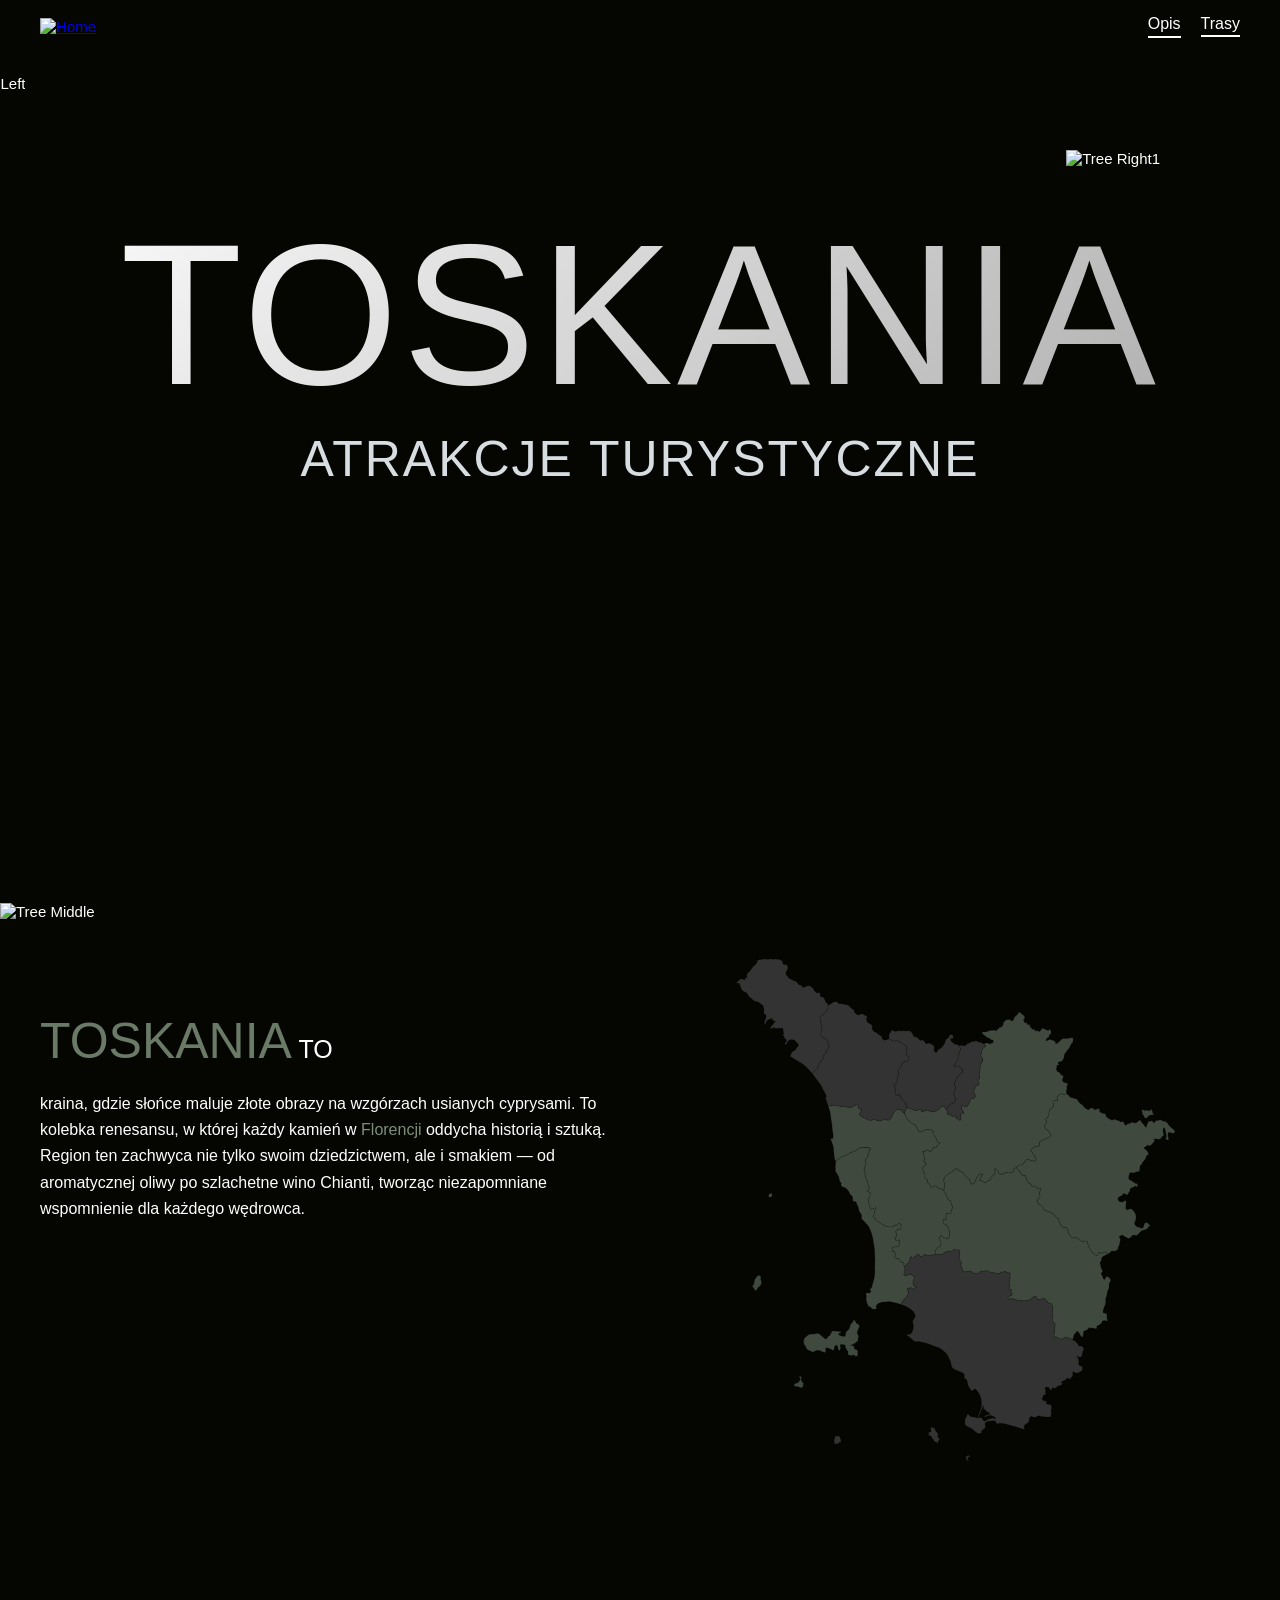
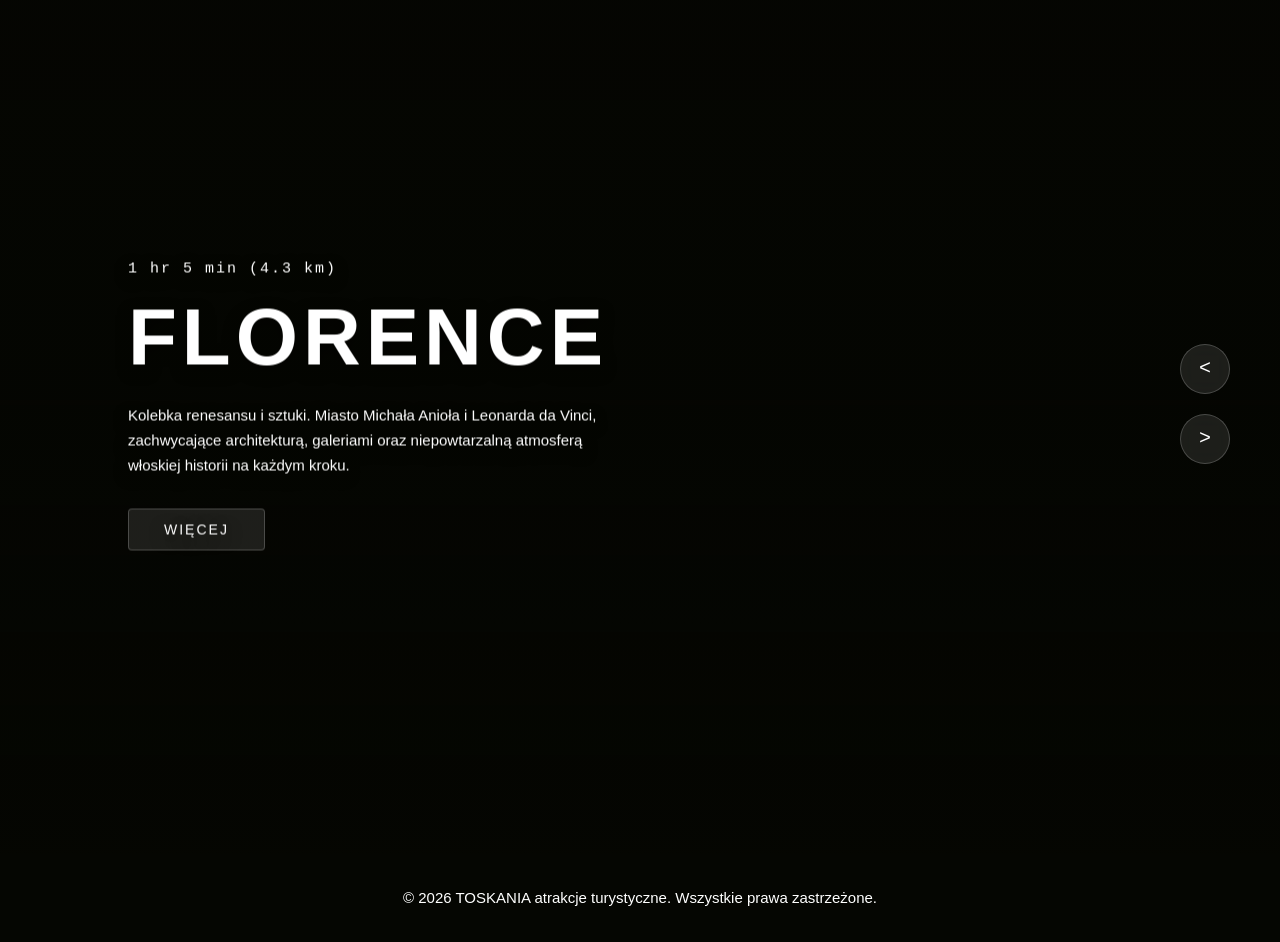
==== index.html @ 3d159e8a "Rename home.html to index.html" ====
<!DOCTYPE html>
<html lang="en">

<head>
    <meta charset="UTF-8">
    <title>Italy</title>
    <meta name="viewport" content="width=device-width, initial-scale=1" />
    <link rel="stylesheet" href="main.css">
</head>

<body>
    <nav class="nav-bar">
        <a href="home.html#home" class="nav-home">
            <img src="https://img.icons8.com/ios-filled/50/ffffff/home.png" alt="Home">
        </a>
        <div class="nav-links">
            <a href="home.html#opis" class="nav-link">Opis</a>
            <div class="dropdown">
                <a href="home.html#trasy" class="nav-link">Trasy</a>
                <div class="dropdown-content">
                    <a href="Florence.html">Florence</a>
                    <a href="Siena.html">Siena</a>
                    <a href="Pisa.html">Pisa</a>
                    <a href="Livorno.html">Livorno</a>
                    <a href="Arezzo.html">Arezzo</a>
                </div>
            </div>
        </div>
    </nav>
    <header class="hero" id="home">
        <div class="hero-content">
            <div class="main-title-container">
                <h1>TOSKANIA</h1>
                <h2>ATRAKCJE TURYSTYCZNE</h2>
            </div>
            <img src="img/tree-left.png" class="tree tree-left" alt="Tree Left">
            <img src="img/tree-right.png" class="tree tree-right" alt="Tree Right">
            <img src="img/tree-right.png" class="tree tree-right1" alt="Tree Right1">
        </div>
    </header>

    <main>
        <section class="sec-2" id="opis">
            <div class="wrapper">
                <div class="tree-midl-container">
                    <img src="img/tree-midl.png" class="tree tree-midl" alt="Tree Middle">
                </div>

                <div class="map-container-left">
                    <div class="map-container-left-text">
                        <p style="font-size:50px"><span style="color: #6a7a67">TOSKANIA</span><span
                                style="font-size:25px">
                                TO</span></p>
                        <p class="map-container-left-p" style="font-size:16px">
                            kraina, gdzie słońce maluje złote obrazy na wzgórzach usianych cyprysami. To kolebka
                            renesansu,
                            w której każdy kamień w <span style="color: #7e8f79">Florencji</span> oddycha historią i
                            sztuką.
                            Region ten zachwyca nie tylko swoim dziedzictwem, ale i smakiem — od aromatycznej oliwy po
                            szlachetne wino Chianti, tworząc niezapomniane wspomnienie dla każdego wędrowca.
                        </p>
                    </div>
                </div>
                <div class="map-container-right">
                    <svg id="tuscany-map" viewBox="0 0 21000 29700" xmlns="http://www.w3.org/2000/svg">
                        <path id="Livorno" class="province active-region" data-url="Livorno.html"
                            d="M9139.87 13979.32c-142.1,-48.63 -277.57,-69.24 -428.58,-98.51 -75.74,28.64 -195.22,0.71 -282.43,27.46 -88.84,27.26 -116.86,37.92 -158.49,121.74 -29.49,59.36 22.69,54.24 10.73,93.1 -10.64,34.55 -136.6,24.75 -159.69,5.97 -62.14,-50.57 -42.63,-69.14 -135.85,-82.36l-57.2 -167.1c-27.3,-79.74 -4.77,-120.41 -4.77,-196.94 0,-32.8 -17.87,-60.8 -17.87,-90.71 0,-26.51 124.4,-4.45 144.19,-16.71 18.87,-11.7 43.69,-52.91 23.83,-72.81 -41.44,-41.55 -32.53,-41.19 14.3,-84.75 31.45,-29.24 41.71,-90.32 41.71,-132.48 17.8,-35.75 51.24,-127.54 51.24,-167.1 23.45,-35.22 32.18,-173.9 32.18,-220.82 22.36,-37.44 0.81,-151.42 2.38,-198.13l5.96 -176.65c13.38,-96.58 -5.96,-240.43 -5.96,-336.59 0,-99.05 -11.52,-207.91 -29.79,-303.17 -22.8,-118.86 -34.16,-232.55 -70.31,-348.53 -17.31,-87.45 -65.76,-186.6 -106.06,-267.36 -33.55,-67.21 -98.24,-111.94 -141.81,-169.49 -30.86,-40.75 -78.74,-60.7 -104.86,-105.03 -21.27,-36.11 0.28,-155.37 -19.07,-168.3 0,-4.18 -1.59,-3.95 -2.38,-7.16 -7.87,-1.94 -60.19,-85.31 -67.93,-99.06 -18.41,-32.74 -17.5,-80.31 -28.6,-118.17 0,-58.91 -65.54,-100.84 -65.54,-159.94 0,-70.77 -73.86,-52.4 -125.13,-60.87 -7.72,-54.75 1.13,-199.1 -61.97,-219.62 -57.57,-18.73 -66.38,-149.96 -129.89,-186.2l0 -3.58c-35.63,-28.55 -81.16,-90.71 -133.47,-90.71 -49.98,0 -97.71,-56.35 -97.71,-105.04 3.32,-1.1 17.36,-35.18 15.49,-35.8 0,-2.46 -0.5,-4.15 -2.39,-4.78 -1.98,-7.99 -28.99,-28.24 -35.75,-37 -10.43,-13.54 -17.43,-46.29 -26.21,-64.45 -17.66,-35.48 -11.84,-72.66 -25.03,-107.43 -10.78,-28.45 -28.21,-57.24 -38.13,-84.74 -11.37,-31.48 -89.76,-116.16 -79.84,-148 13.46,-43.24 -8.38,-51.67 -4.77,-90.72l10.72 -115.77c2.08,-22.61 -14.26,-62.45 13.11,-69.23 0,-14.82 -4.72,-31.4 -11.5,-48.82l0 0 228.37 -168.41c67.21,-1.77 209.2,-75.45 265.76,-114.59 58.25,-40.3 123.17,-44.39 184.71,-72.8 91.56,-42.28 156.53,-152.97 271.7,-130.1 62.03,12.32 241.27,3.99 283.62,32.22 3.44,13.71 -31.44,50.66 -44.09,59.68 -5.78,29.03 -22.68,53.45 -23.83,87.13 -2.1,61.06 -44.09,88.74 -44.09,161.14 0,50.86 -72.7,39.59 -72.7,94.29 0,80.16 37.54,136.39 -8.34,212.46 -56.77,94.14 -48.93,111.74 -14.3,216.03 22.02,54.28 -7.81,80.25 10.73,140.85 32.58,106.43 92.14,185.54 104.86,300.78 4.23,38.31 47.57,82.33 33.37,119.36 -12.61,32.86 -58.39,76.56 -58.39,107.42 18.59,23.28 65.69,26.67 91.76,45.36 7.6,30.41 2.58,85.65 -8.34,115.77 -0.81,36.13 -31.44,114.2 -71.5,124.13 -6.32,25.19 40.63,54.97 34.55,94.3 -4.81,31.07 1.14,73.55 20.26,99.06 27.57,36.76 15.92,136.35 41.71,151.59 51.35,30.33 132.18,-55.11 190.67,-47.74l2.38 2.38c0,33 -33.22,70.01 -46.47,100.26 -16.43,37.54 -8.86,85.65 -23.83,119.36 0,35.65 -26.4,52.18 -32.18,82.36 -2.84,14.82 32.29,48.7 44.09,57.29 45.88,33.37 47.18,87.48 109.64,109.81 43.49,15.54 56.61,40.83 90.56,65.65 72.94,53.34 127.83,87.53 216.89,109.81 31.93,7.98 160.6,43.2 185.9,17.9 5.14,1.28 8.9,-1.19 14.3,-1.19 0.43,-1.33 4.08,-1.93 5.96,-2.39 25.56,5.68 54.38,-14.11 67.92,-35.81 8.46,-13.54 16.55,-23.41 30.99,-10.74 49.31,43.26 111.14,-79.97 152.53,-79.97 15.72,20.79 41.09,38.69 63.16,51.32 3.36,27.25 -7.84,48.88 -10.72,75.2 -3.1,28.38 3.57,52.67 3.57,79.97 -53.11,13.16 -81.35,-7.14 -129.89,29.84 -20.03,15.27 -56.32,47.15 -54.82,74 2.63,46.78 55.21,94 27.41,144.42 -21.4,38.79 -68.76,97.29 -36.94,137.27 47.28,31.02 87.11,-2.39 137.04,-2.39 2.25,3.01 -10.72,58.05 -10.72,70.42 18.36,22.99 28.32,68.14 9.53,94.29 -14.74,20.5 -18.78,54.59 -34.56,71.62 -29.87,32.26 -63,-8.38 -104.87,2.39 -21.42,5.51 -34.14,19.09 -58.39,19.09 -16.8,0 -44.77,-5.27 -57.2,7.16 0,25.68 3.61,129.89 23.83,138.46 29.84,12.64 89.82,2.83 78.66,50.13 -5.9,24.99 10.72,44.58 10.72,68.03 0,39.91 -44.67,69.55 -2.38,106.23 41.64,36.13 84.08,9.25 127.51,31.04 5.1,20.4 28.35,44.8 38.13,64.45 7.57,21.91 5.03,38.37 26.84,53.71 27.62,19.41 86,-10.88 108.44,19.1 7.1,9.5 6.42,23.19 2.38,34.01 -5.26,14.06 -6.55,25.95 -6.55,41.18 4.29,5.55 9.18,20.34 11.92,27.45 5.3,13.78 12.42,21.74 21.44,32.83l0 0 -8.93 27.45c13.52,10.17 26.38,34.75 25.62,51.92 -0.64,14.63 -14.07,39.18 -23.84,50.13 -1.22,5.59 -0.59,9.11 -0.59,14.92 6.02,10.36 16.86,22.6 18.45,34.02 24.35,48.81 -25.74,53.34 -40.52,84.74 -25,53.08 47.39,53.71 82.23,53.71 103.27,0 108.4,-89.51 209.73,-11.93 36.25,27.76 99.05,57.63 81.03,111 -25.39,75.15 -68.13,63.95 -52.43,155.17 13.3,77.24 27.16,139.65 121.55,139.65 -6.11,24.65 -67.49,71.91 -88.18,84.74 -31.41,19.46 -78.44,-53.04 -107.25,-50.13 -36.5,3.7 -46.04,28.06 -90.57,8.35 -42.52,-18.81 -28.4,56.97 -20.26,79.97 14.94,42.25 62.57,109.05 17.88,137.27 -65.45,41.31 -39.77,98.81 -113.21,153.97 -44.8,33.66 -61.42,68.52 -97.7,106.82l-38.58 96.72 0 0zm-4632.82 -3808.15c3.06,-14.41 6.22,-28.27 7.15,-42.97 1.28,-20.34 14.65,-11.72 29.79,-17.91 11.16,-4.55 22.12,-8.16 33.37,-13.13 10.18,-4.51 25.88,-5.56 34.56,-10.74l2.38 1.19 1.19 1.2c0,7.9 5.96,15.54 5.96,23.87 0,15.55 7.91,31.61 5.96,48.94 -1.07,9.58 -14.23,30.95 -21.45,38.19 -15.03,15.09 -32.7,24.2 -52.43,27.45 -10.13,1.67 -25.96,4.71 -34.56,1.2 -14.93,-6.11 -17.88,-19.43 -17.88,-34.62l5.96 -22.67zm-521.95 3241.76c-10.76,-23.29 -49.42,-40.23 -57.2,-65.65 -6.1,-19.9 1.25,-14.01 15.49,-23.87 12.51,-8.67 21.82,-21.21 32.17,-28.65 5.87,-46.64 27.18,-93.99 29.8,-143.22 1.72,-32.46 14.92,-69.78 39.32,-90.72 31.19,-26.75 78.48,-134.27 126.32,-99.06 31.17,22.93 90.58,63.14 50.05,103.84 0,82.69 67.04,152.2 5.96,230.36 -27.05,34.63 -66.65,63.08 -96.53,95.48 -19.46,21.09 -29.41,93.09 -58.39,96.68 -6.59,8.8 -55.55,-1.46 -57.2,-13.12 -10.57,-7.57 -14.26,-27.71 -22.64,-38.2l-7.15 -23.87zm3480.92 2006.4l-103.68 -1.2c0,-2.94 120.44,-59.49 139.43,-63.25l0 -2.39c43.93,-14.56 49.5,-53.59 86.99,-64.45 61.41,-17.78 35.4,-71.74 47.66,-121.75 9.47,-38.67 22.44,-61.46 3.58,-100.26 -21.08,-43.39 -48.51,-74.39 -32.18,-127.71 18.86,-61.55 34.17,-113.69 64.36,-170.68 32.98,-62.23 -33.32,-90.66 -85.8,-116.96 -40.43,-20.27 -28.18,-59.66 -48.86,-88.33 -11.99,-16.64 -38.9,-30.68 -44.1,-51.32l-5.95 0c-11.86,47.87 -52.79,106.78 -89.38,139.65 -59.95,53.87 -45.65,134.77 -86.99,198.13 -24.79,38.01 -89.45,72.96 -103.68,108.61 -19.52,48.87 5.44,162.83 -76.26,144.42 -51.64,0 -162.59,-25.23 -175.18,-75.19 -2.11,-0.53 -4.21,-3.75 -4.76,-5.97 -2.52,-0.49 -2.57,-0.35 -3.58,-2.39 -25.41,-6.3 61.85,-44.82 73.88,-46.55 2.78,-4.85 9.76,-6.41 11.92,-10.74 27.55,-6.83 -11.97,-33.69 -34.56,-34.61l-86.99 -3.58 -184.71 -11.94c-28.39,-1.83 -10.66,70.8 -47.66,79.97l-36.94 78.77c-19.92,42.47 -53.26,20.96 -75.08,51.33 -14.72,20.47 -0.36,62.12 -41.71,64.45 -98.41,5.54 -172.55,-140.18 -265.74,-181.42 -53.4,-23.64 -175.75,30.46 -253.83,15.52 -85.66,-16.38 -153.17,59.44 -220.45,113.38 -54.19,43.46 -47.14,80.43 -60.78,144.42 10.87,45.93 -1.72,127.16 59.59,137.26 0,52.22 47.63,118.32 83.41,151.59 31.56,29.36 153.93,55.37 163.26,83.54 77.52,-12.81 141.03,-85.1 247.87,-59.67 34.57,8.22 63.59,31.47 96.52,42.97 13.83,4.82 105.7,38.38 109.64,22.67 50.82,-12.59 -45.74,-200.12 91.75,-150.39l85.8 31.04c22.09,7.98 108.96,67.03 121.55,48.93 14.72,-21.18 13.86,-101.11 29.8,-134.87 26.88,-56.89 108.44,-54.54 108.44,19.1 0,51.26 8.05,126.51 73.88,126.51l1.19 -1.19c10.12,-40.84 33.65,-69.22 19.07,-114.58 -10.05,-31.25 -11.24,-59.78 -3.58,-90.71l2.39 0c6.61,-19.94 164.09,-13.67 175.17,31.03 -11.33,39.19 -6.91,66.41 16.68,99.07 28.16,38.97 35.76,35.24 35.76,82.35l34.55 8.36c3.3,13.31 1.19,18.61 1.19,32.22 -9.84,6.59 -5.95,24.2 -5.95,34.62 19.98,4.95 -7.16,66.84 20.25,66.84 49.77,0 90.73,53.29 141.81,17.9 21.4,-14.83 46.1,-18.86 65.55,-2.39l46.47 39.39c21.39,0 39.16,-1.8 52.43,-25.06 43.8,-6.28 23.14,-79.61 19.07,-106.23 -4.52,-29.52 21.4,-54.85 -5.96,-79.97 -31.03,-28.51 -83.57,-28.18 -108.44,-57.29 -15.37,-18 -4.77,-23.65 -4.77,-42.97 0,-22.77 -13.56,-32.14 -19.06,-48.94l-14.3 -19.09zm-1895.3 1462.74c-19.58,-10.01 -28.44,-28.42 -51.24,-29.24 -27.49,-1 -71.61,11.86 -95.34,-10.15 -13.69,-12.71 -45.73,-37.48 -28.6,-60.87 11.72,-15.99 32.8,-31.01 47.07,-46.55 16.8,-18.31 18.52,1.52 34.56,5.37 52.04,12.48 135.55,-106.23 127.51,-153.37 -4.9,-28.69 -34.83,-51.36 -20.26,-84.15 9.95,-22.42 13.88,-19.45 30.98,-3.58 6.36,5.89 30.73,10.2 41.12,16.11 0,46.87 -52.33,82.74 -7.15,130.7 13.75,14.6 24.66,20.01 28,40.58 8.23,50.72 28.96,21.85 49.45,50.13 12.55,17.34 -19.66,35.29 -19.66,54.91 0,16.16 25.21,23.94 21.45,38.19 -3.25,12.36 -25.47,13.44 -32.77,22.68 -10.7,13.52 0.9,40.62 -20.26,45.95 -15.39,3.88 -51.69,-9.55 -71.5,-9.55l-33.36 -7.16z"
                            data-name="Livorno"></path>
                        <path id="Grosseto" class="province"
                            d="M11521.84 19333.09c-1.39,-0.64 -2.84,-1.47 -4.17,-1.79 -5.52,-11.24 -35.84,-1.83 -43.49,2.38 -7.67,4.21 -13.07,11.25 -13.71,20.3 -0.83,11.61 4.87,12.83 7.15,20.88 8.3,1.19 11.04,9.25 17.88,13.13 0.75,3.04 9.99,19.51 11.92,20.89 0,14.64 10.01,30.54 -11.33,36.4 -15.48,4.26 -43.12,0.88 -53.02,-13.13 -15.14,-21.4 -16.1,-47.62 -24.43,-72.8 -3.82,-11.53 -11.66,-24.82 -5.96,-37 10.68,-22.84 28.62,-22.28 48.26,-32.83 14.54,-7.82 27.12,-23.93 43.5,-28.05 16.35,-4.1 30.83,24.77 36.94,35.21 7.97,13.59 10.48,24.74 0,38.79l-9.54 -2.38zm-1073.08 -793.73c-3.2,0.5 -8.76,2.38 -11.92,2.38 -0.86,2.63 -2.61,-0.31 -3.57,3.58 -7.98,2 -17.88,20.18 -17.88,28.65 1.3,0.43 13.91,9.13 14.3,10.74 1.52,0.38 2.06,0.82 3.58,1.2 0.65,2.65 3.18,3.58 5.95,3.58l1.2 1.19c-0.38,1.52 -0.82,2.06 -1.2,3.58 -2.18,0.54 -8.94,8.34 -9.53,10.74 -9.95,2.51 -5.96,22.56 -5.96,28.65 1.49,0.49 3.04,1.4 3.58,3.58 12.7,3.14 36.78,14.3 47.66,17.9l0 2.39c27.08,8.87 -12.93,86.64 -19.06,95.49 -8.31,11.97 -26.98,27.09 -29.79,44.16 -1.32,7.99 -4.55,50.97 -10.73,52.52l0 2.38c-21.75,5.48 -29.7,-32.12 -42.9,-45.35 -23.11,-23.19 -81.12,-23.76 -89.38,-56.1 -4.49,-17.56 -6.7,-37.77 -20.25,-51.32 -8.76,-8.76 -45.56,-39.43 -47.67,-50.13 -12.37,-3.11 -25.69,-53.89 -28.6,-65.65 -23.48,-5.82 -68.64,0.08 -84.61,-20.29 -19.75,-25.17 13.28,-49.11 5.96,-70.42 -33.19,-96.49 79.84,0.61 79.84,-75.2 0,-15.26 -35.12,-176.16 17.88,-140.84 31.65,21.1 90.26,13.75 114.4,44.16 10.45,13.15 24.07,77.14 28.6,95.49 13.12,3.25 35.27,21.11 51.24,25.06 0,5.96 -4.18,45.8 3.57,47.75 0.55,2.18 0.2,1.84 2.39,2.38 1.92,7.79 29.64,18.66 36.94,25.07l5.96 22.68zm-3646.54 284.07c0,-21.42 -10.72,-36.59 -10.72,-56.1 0,-26.62 9.95,-63.98 21.45,-87.13 8.92,-17.98 -9.91,-75.96 15.49,-82.36l0 -2.39c34.7,0 98.47,-26.08 127.51,-5.96 30.98,21.45 54.82,48.81 54.82,88.32 1.91,0.64 1.19,1.3 1.19,3.58 4.27,1.07 21.18,33.69 22.64,39.39 3.57,14 -8.34,37.57 -8.34,54.91 8.19,2.03 6.53,25.03 2.38,31.03 -11.54,16.64 -55.1,-10.82 -66.73,5.97 -9.22,13.29 -0.14,34.84 -10.73,50.13 -6.32,9.11 -27.7,-12.53 -35.75,-13.13 -25.97,-1.94 -33.09,7.66 -53.62,17.9 -17.16,8.55 -54.82,1.91 -54.82,-21.48l-4.77 -22.68zm8331.02 -3615.36c0,3.27 0.53,3.29 1.2,5.97 22.93,5.78 26.3,26.26 59.58,26.26 24.8,0 33.91,2.87 46.47,25.07 25.35,44.83 45.25,76.8 96.53,89.51 3.63,25.72 2.38,46.6 2.38,72.81 45.85,11.51 114.58,7.56 156.11,31.04 43.63,24.68 41.45,105.1 19.07,143.23 -44.99,76.62 -12.49,248.45 -147.77,218.42 -8.83,-1.95 -78.65,-60.18 -78.65,-31.03 0,43.16 61.6,48.16 51.24,88.32 0,39.07 25.82,72.16 19.07,107.42 -2.73,14.25 -4.06,111.8 -1.19,113.39 104.72,57.97 152.7,29.55 122.74,176.65 -13.57,66.61 -82.23,47.87 -131.08,85.94 -56.13,43.76 -128.5,14.48 -178.75,-28.64 -28.55,-24.49 -21.68,93.38 -22.65,113.39 -4.08,84.16 -35.51,52.5 -70.31,102.64 -10.63,15.33 4.57,56.22 -28.6,47.75 -18.51,-4.73 -27.7,-22.8 -48.85,-29.84 -20.67,-6.89 -46.14,4.77 -66.74,4.77 -13.96,42.61 -116.15,87.77 -156.11,100.26 -75.96,59.23 44.68,65.3 -1.19,106.23 -29.76,26.57 -76.58,53.59 -114.4,51.33 -48.16,-2.89 -45.6,30 -77.46,47.74 -21.89,12.2 -75.21,58.98 -91.76,35.81 -61.94,-86.67 -68.51,46.38 -101.29,72.81 -20.9,16.86 -47.41,-49.2 -57.2,-62.07 -31.26,-41.13 -25.61,-23.97 -71.5,-40.58 -138.09,-50.01 -60.78,92.85 -60.78,142.03 0,18.82 -38.98,35.47 -14.3,46.55 76.44,34.35 -7.48,72.41 -52.43,78.78 -16.73,39.29 -40.23,72.87 -56.01,120.55 -24.17,72.99 36.94,24.07 36.94,81.16 40.85,0 128.74,2.29 109.63,64.46 -21.48,69.92 70.5,51.91 117.98,64.45 106.15,28.03 54.86,168.52 34.56,238.72 47.68,27.28 21.73,71.41 11.92,102.64 -7.32,23.34 5.61,52.96 -1.2,79.97 -99.95,40.05 -243.61,-1.19 -355.12,-1.19 -28.16,0 -44.66,-20.29 -75.07,-20.29 -39.48,0 -87.13,51.32 -138.24,51.32 -51.22,0 -91.47,-44.35 -153.72,-22.67 -52.34,18.24 -29.21,158.47 -81.04,199.32 -33.42,26.33 -207.6,127.69 -126.31,181.43 0,19.21 8.03,19.12 -12.57,34.61l-11.69 28.99 0 0c-100.5,-36.08 -201.56,-65.54 -282.01,-88.67 -170.21,-48.95 -390.96,-125.32 -567.23,-125.32 -41.36,0 -50.79,26.35 -84.61,21.48 -2.24,-3.93 -2.58,-4.21 -7.15,-4.77 -17.59,-24.68 -53.63,-48.11 -53.63,-83.55 -1.84,-1.84 -5.39,-6.05 -5.96,-8.36 -2.45,-0.81 -2.71,-3.05 -5.96,-3.58 -0.81,-3.29 -10.82,-7.86 -14.3,-8.35l-1.19 -2.39 -231.18 17.9c-113.5,38.04 -125.94,73.78 -91.76,185.01 24.73,80.47 -170.22,111.69 -132.28,198.13 24.24,55.21 -133.1,53.3 -150.15,39.39l-206.16 -168.3c-88.93,-72.58 -207.37,-48.26 -232.38,-186.19 -4.65,-25.66 7.14,-52.18 8.34,-76.39 2.95,-59.64 -17.95,-90.32 34.56,-125.33 20.82,-13.87 20.28,-57.91 33.37,-64.45 4.17,-29.57 22.37,-48.32 51.24,-44.16 0.67,2.02 2.41,2.43 3.58,4.77 18.17,4.5 35.35,67.43 79.82,79.97 53,0 95.47,16.71 146.57,16.71 43.3,0 59.49,33.96 95.34,32.23 24.78,-1.2 47.54,-18.18 72.09,-19.7 42.04,-2.62 65.71,21.03 93.55,48.94 53.97,54.13 21.05,109 120.95,53.71 80.75,-44.7 164.26,-84.3 259.78,-75.79 40.3,3.59 76.27,41.37 76.27,-14.32 -29.31,-36.64 -76.04,-65.44 -125.13,-66.85 -49.77,-44.2 -92.63,-16.75 -146.57,-1.19 -5.79,1.67 -172.71,59.51 -116.78,12.53 27.61,-23.2 55.41,-39.44 91.16,-48.93 9.75,-2.58 130.08,-31.64 105.46,-38.79 -19.01,-5.51 -42.88,-24.46 -49.45,-44.17 -13.93,-41.82 -26.65,-9.48 -57.2,-18.5 -26.56,-7.85 -40.52,-54.98 -58.99,-75.79 -17.29,-19.5 -60.81,-35.97 -65.54,-60.87 -6.46,-34.03 0.23,-63.88 -8.34,-99.07 -14.94,4.98 -32.02,97.81 -39.33,116.37l-51.24 130.1c-14.93,37.92 -70.4,165.87 -110.82,179.64 -2,-6 -15.74,-16.09 -17.28,-20.89 39.67,0 88.5,-155.3 104.89,-186.79 77.76,-203.44 78.18,-422.37 -25.03,-611.12 -34.85,-63.72 -61.74,-93.68 -104.86,-150.39 -70.53,-92.74 -138.25,58.46 -146.58,54.91 -1.42,-5.75 -49.41,-59.4 -54.82,-63.26 -2.89,-23.44 -43.66,-71.6 -57.2,-93.1 -22.78,-36.2 -33.24,-67.46 -41.71,-109.81 0,-33.06 -24.47,-84.49 -29.79,-119.36 -6.82,-44.73 -39.99,-36.73 -66.73,-56.1 -58.7,-42.51 22.19,-124.55 -44.09,-181.42 -99.99,-85.78 -381.68,-110.91 -420.67,-257.82 -15.41,-58.1 -44.89,-234.44 -94.14,-269.75 -6.26,-69.61 -71.41,-112.53 -81.03,-161.13 -20.4,-11.62 -37.72,-46.99 -59.59,-63.26 -66.43,-27.72 -128.82,-117.3 -208.54,-146.81l-251.44 -93.1c-148.76,-55.07 -290.9,-102.04 -445.69,-128.9 -88.15,-15.29 -121.51,33.75 -191.86,-28.65 -46.85,-41.54 -178.22,-168.37 -234.76,-182.62 -2.69,-10.86 -1.19,-19.19 -1.19,-31.03 85.49,0 157.9,-3.57 188.28,-95.49 22.91,-69.35 53.41,-163.2 41.71,-237.52 0,-30.22 -25.67,-68.57 -27.41,-103.84 -1.88,-37.92 13.59,-51.28 17.88,-81.17 24.34,-16.23 51.1,-67.7 64.35,-94.29 26.78,-53.76 -7.15,-63.78 -7.15,-109.81 -21.61,-17.99 -28.31,-65.09 -52.44,-85.94l-86.99 -75.19c-72.04,-62.26 -157.15,-100.39 -243.1,-137.26 -32,-13.72 -63.45,-25.73 -94.57,-36.37l0 0 38.58 -96.72c36.28,-38.3 52.9,-73.16 97.7,-106.82 73.44,-55.16 47.76,-112.66 113.21,-153.97 44.69,-28.22 -2.94,-95.02 -17.88,-137.27 -8.14,-23 -22.26,-98.78 20.26,-79.97 44.53,19.71 54.07,-4.65 90.57,-8.35 28.81,-2.91 75.84,69.59 107.25,50.13 20.69,-12.83 82.07,-60.09 88.18,-84.74 -94.39,0 -108.25,-62.41 -121.55,-139.65 -15.7,-91.22 27.04,-80.02 52.43,-155.17 18.02,-53.37 -44.78,-83.24 -81.03,-111 -101.33,-77.58 -106.46,11.93 -209.73,11.93 -34.84,0 -107.23,-0.63 -82.23,-53.71 14.78,-31.4 64.87,-35.93 40.52,-84.74 -1.59,-11.42 -12.43,-23.66 -18.45,-34.02 0,-5.81 -0.63,-9.33 0.59,-14.92 9.77,-10.95 23.2,-35.5 23.84,-50.13 0.76,-17.17 -12.1,-41.75 -25.62,-51.92l8.93 -27.45 0 0c47.95,-18.78 41.03,-73.61 78.63,-98.47 42.52,-28.13 68.53,-21.08 84.61,-77.58 3.85,-13.56 31.62,-235.97 69.12,-156.36 58.79,124.84 147.5,-94.3 237.14,-94.3 59.32,0 31.25,66.55 83.42,79.97 60.99,15.7 122.46,-38.61 139.43,-89.52 4.72,0 4.91,-0.65 9.53,0 21.27,42.73 153.13,67.48 193.05,45.36 49.01,-27.17 113.44,-8.45 171.6,-25.06l0 0c30.43,0 56.28,-10.75 84.61,-10.75 67.56,0 85.37,33.1 157.3,-11.93 50.18,-31.4 121.59,-76.28 176.37,-96.68 45.68,-17 66.14,-4.09 109.64,-2.39 45.24,1.76 57.75,-1.99 86.99,-38.19 54.28,-67.22 87.55,3.43 152.53,1.19 43.73,-1.5 83.42,-38.72 83.42,23.87 0,60.49 11.92,118.04 11.92,175.46 0,56.2 -68.48,75.58 3.57,116.97 3.1,21.97 5.96,43.45 5.96,68.03 15.04,16.94 46.66,60.3 64.35,70.42 7.08,50.18 -67.79,31.5 -27.41,116.97 20.97,44.38 52.45,113.7 58.4,161.14 68.07,48.76 115.76,30.95 197.81,4.77 119.31,-38.08 229.64,153.44 343.21,72.81 29.37,-20.84 66.99,-77.92 106.06,-70.42 68.27,13.12 173.86,-21.96 221.65,-7.16 73.34,22.73 86.36,53.71 177.56,53.71 48.07,0 217.75,42.48 240.72,27.45 34.48,-22.58 46.33,-78.91 81.03,-44.16 31.6,31.66 73.62,-28.15 106.06,-32.23 34.14,18.99 62.11,43.16 97.72,57.29 28.36,11.26 59.75,0.01 88.18,7.17 10.09,50.97 -24.15,95.56 2.39,138.45 32.19,52.04 -79.95,77.88 -20.26,111 4.51,36.55 -1.77,27.36 -19.07,62.07 -14.05,28.21 22.1,26.27 19.07,50.13l-15.49 121.75c-4.6,36.25 -5.26,92.43 41.7,100.26 111.87,18.65 -19.79,74.78 19.07,91.9 43.57,19.21 59.15,86.44 13.11,115.78l-47.67 10.74c-36.25,33.53 -123.28,33 -45.28,111 37.28,0 72.74,-19.22 110.83,-17.9 84.81,2.96 157.22,56.6 247.86,64.45 133.6,11.58 305.2,35.09 418.28,-45.35 85.13,-60.57 113.3,-151.34 214.51,-50.13 0,57.1 -9.04,66.84 69.11,66.84 69.79,0 130.46,-41.78 189.48,-41.78l11.92 7.16c17.53,35.2 57.11,49.59 77.46,81.17 16.13,25.05 27.94,67.93 60.77,75.19 67.58,14.96 64.23,-18.89 110.83,52.52 20.2,30.97 32.59,74.69 39.32,109.81 4.81,25.09 -17.54,55.69 -19.06,81.16 -1.69,28.45 17.31,71.27 16.68,107.43l-2.38 134.87c-30.13,34.38 -22.78,99.15 -14.3,139.65 10.04,48 60.7,54.25 89.37,87.13 3.08,24.94 6.95,56.62 -1.19,81.16 -23.07,71.25 -17.88,161.19 -17.88,236.33 0,68.59 -43.3,84.96 -23.83,163.52 25.32,5.09 48.68,-20.45 76.27,-11.93 50.07,15.45 89.53,52.13 138.23,69.23 98.4,34.55 152.94,-77.78 241.91,-60.88 29.64,5.63 50.35,32.81 79.85,38.2 35.72,6.53 79.52,32.69 112.01,48.93l0 0z"
                            data-name="Grosseto"></path>
                        <path id="Pisa" class="province active-region" data-url="Pisa.html"
                            d="M6846.73 8966.96l228.37 -168.41c67.21,-1.77 209.2,-75.45 265.76,-114.59 58.25,-40.3 123.17,-44.39 184.71,-72.8 91.56,-42.28 156.53,-152.97 271.7,-130.1 62.03,12.32 241.27,3.99 283.62,32.22 3.44,13.71 -31.44,50.66 -44.09,59.68 -5.78,29.03 -22.68,53.45 -23.83,87.13 -2.1,61.06 -44.09,88.74 -44.09,161.14 0,50.86 -72.7,39.59 -72.7,94.29 0,80.16 37.54,136.39 -8.34,212.46 -56.77,94.14 -48.93,111.74 -14.3,216.03 22.02,54.28 -7.81,80.25 10.73,140.85 32.58,106.43 92.14,185.54 104.86,300.78 4.23,38.31 47.57,82.33 33.37,119.36 -12.61,32.86 -58.39,76.56 -58.39,107.42 18.59,23.28 65.69,26.67 91.76,45.36 7.6,30.41 2.58,85.65 -8.34,115.77 -0.81,36.13 -31.44,114.2 -71.5,124.13 -6.32,25.19 40.63,54.97 34.55,94.3 -4.81,31.07 1.14,73.55 20.26,99.06 27.57,36.76 15.92,136.35 41.71,151.59 51.35,30.33 132.18,-55.11 190.67,-47.74l2.38 2.38c0,33 -33.22,70.01 -46.47,100.26 -16.43,37.54 -8.86,85.65 -23.83,119.36 0,35.65 -26.4,52.18 -32.18,82.36 -2.84,14.82 32.29,48.7 44.09,57.29 45.88,33.37 47.18,87.48 109.64,109.81 43.49,15.54 56.61,40.83 90.56,65.65 72.94,53.34 127.83,87.53 216.89,109.81 31.93,7.98 160.6,43.2 185.9,17.9 5.14,1.28 8.9,-1.19 14.3,-1.19 0.43,-1.33 4.08,-1.93 5.96,-2.39 25.56,5.68 54.38,-14.11 67.92,-35.81 8.46,-13.54 16.55,-23.41 30.99,-10.74 49.31,43.26 111.14,-79.97 152.53,-79.97 15.72,20.79 41.09,38.69 63.16,51.32 3.36,27.25 -7.84,48.88 -10.72,75.2 -3.1,28.38 3.57,52.67 3.57,79.97 -53.11,13.16 -81.35,-7.14 -129.89,29.84 -20.03,15.27 -56.32,47.15 -54.82,74 2.63,46.78 55.21,94 27.41,144.42 -21.4,38.79 -68.76,97.29 -36.94,137.27 47.28,31.02 87.11,-2.39 137.04,-2.39 2.25,3.01 -10.72,58.05 -10.72,70.42 18.36,22.99 28.32,68.14 9.53,94.29 -14.74,20.5 -18.78,54.59 -34.56,71.62 -29.87,32.26 -63,-8.38 -104.87,2.39 -21.42,5.51 -34.14,19.09 -58.39,19.09 -16.8,0 -44.77,-5.27 -57.2,7.16 0,25.68 3.61,129.89 23.83,138.46 29.84,12.64 89.82,2.83 78.66,50.13 -5.9,24.99 10.72,44.58 10.72,68.03 0,39.91 -44.67,69.55 -2.38,106.23 41.64,36.13 84.08,9.25 127.51,31.04 5.1,20.4 28.35,44.8 38.13,64.45 7.57,21.91 5.03,38.37 26.84,53.71 27.62,19.41 86,-10.88 108.44,19.1 7.1,9.5 6.42,23.19 2.38,34.01 -5.26,14.06 -6.55,25.95 -6.55,41.18 4.29,5.55 9.18,20.34 11.92,27.45 5.3,13.78 12.42,21.74 21.44,32.83l0 0c47.95,-18.78 41.03,-73.61 78.63,-98.47 42.52,-28.13 68.53,-21.08 84.61,-77.58 3.85,-13.56 31.62,-235.97 69.12,-156.36 58.79,124.84 147.5,-94.3 237.14,-94.3 59.32,0 31.25,66.55 83.42,79.97 60.99,15.7 122.46,-38.61 139.43,-89.52 4.72,0 4.91,-0.65 9.53,0 21.27,42.73 153.13,67.48 193.05,45.36 49.01,-27.17 113.44,-8.45 171.6,-25.06l0 0 0 -89.52c0,-12.82 -0.48,-24.9 2.39,-37 1.68,-7.12 5.31,-17.32 5.96,-23.88 17.07,-17.13 29.08,-36.54 51.24,-48.93 23.61,-13.19 29.09,-37.98 48.86,-53.71 17.84,-14.21 29.34,-19.12 52.43,-23.87 61.22,-44.68 42.9,-87.22 42.9,-151.59 0,-50.55 -89.02,-121.89 -65.54,-146.81 28.7,-30.48 42.52,-58.55 63.16,-93.1 26.61,-6.59 75.1,68.16 100.1,83.55 33.57,20.65 106.67,25.52 147.77,33.42 57.9,11.12 51.24,-186.36 51.24,-225.59 0,-64.6 -35.38,-123.36 -50.05,-183.81 -21.52,-88.7 -196.31,-107.59 -176.37,-182.61 5.26,-19.8 11.72,-100.26 35.75,-100.26 105.03,105.03 71.5,-61.38 71.5,-128.91 -9.7,-88.35 51.67,-63.88 104.87,-50.13 88.22,22.79 63.31,-56.3 78.65,-108.62 10.89,-37.12 34.08,-72.47 41.71,-111 8.51,-42.91 -39.85,-120.72 -51.24,-165.91 -5.42,-21.5 -0.85,-53.95 -8.35,-72.81 -103.83,-25.74 -118.42,-78.25 -141.81,-171.87 -20,-80.01 -83.48,-127.78 -112.01,-201.72l0 0c-48.75,-64.82 -191.29,-39.16 -213.31,-94.29 -49.13,-123 -107.15,-28.94 -195.44,-17.9 -72.12,9.01 -53.6,-70.4 -89.38,-106.23 -18.86,-18.9 -48.5,-29.65 -66.73,-50.13 -19.46,-21.85 9.95,-63.95 7.15,-89.52 -28.54,-28.66 -70.19,-43.61 -95.33,-75.2 0,-86.76 15.9,-88.58 -27.41,-167.1 -25.55,-46.34 -47.67,-85.13 -47.67,-139.65 0,-19.84 25,-61.99 11.92,-74 18.21,-18.24 111.29,-85 115.59,-99.07 14.5,-47.33 -69.93,-49.26 -89.38,-76.39 -10.72,-14.94 24.65,-59.9 28.6,-77.58 12.35,-55.16 -28.6,-71.94 -28.6,-115.78 0,-50.13 9.15,-125.63 -50.05,-155.16 0,-3.26 -0.53,-3.3 -1.19,-5.97 44.68,-14.81 117.63,-18.08 154.92,-50.13 69.64,-59.83 63.35,74.34 129.89,53.71 7,-2.16 58.01,-66 71.5,-77.58 23.15,-19.85 -10.6,-130.29 47.67,-83.55 71.1,57.05 88.57,-34.86 139.43,-79.97 121.69,-107.92 79.54,-57.75 -20.26,-116.97 -18.67,-11.08 -15.9,-65.16 -29.79,-89.52 -4.66,-23.54 -14.84,-44.88 -38.14,-52.52 -25.37,-8.33 -16.79,-49.19 -34.56,-68.03 -48.37,-51.26 -79.38,-54.67 -30.98,-119.36 24.53,-32.78 -34.12,-47.46 -58.39,-50.13 -10.99,-17.6 -19.46,-20.46 -22.64,-42.97 -2.81,-19.85 -41.76,-14.32 -54.82,-14.32 -4.66,0 -8.76,-0.43 -13.11,1.19 -10.08,0 -20.08,4.47 -29.79,7.16 -12.14,3.35 -23.59,4.75 -35.75,7.16 -23.69,4.69 -47.06,-1.02 -70.31,1.2 -17.28,1.64 -33.55,6.56 -50.05,11.93 -25.56,23.45 -47.53,49.88 -73.88,70.42 -29.71,0 -74.16,-11.17 -101.3,-21.48 -24.17,-9.17 -25.86,-45.15 -38.13,-65.65 -16.53,-27.59 -73.41,-157.54 -96.53,-163.52 -48.82,-12.62 -90.19,-30.31 -127.51,-65.64 -43.57,-41.24 -113.33,-70.34 -140.61,-128.91 -33.23,-71.32 -78.1,-132.99 -109.04,-206.49l0 0c-18.13,-12.12 -54.57,-35.82 -64.95,-54.9 -11.15,-5.6 -31.35,-28.47 -35.75,-40.59 -6.66,-4.77 -7.3,-13.2 -14.3,-16.71 -2.43,-4.86 -5.8,-6.28 -8.34,-10.74 -53.91,-22.46 -122.87,-16.29 -177.56,3.58 -42.21,58.17 -66.2,74.86 -101.29,144.43 -25.36,50.26 -38.68,112.82 -70.31,157.55 -97.75,138.26 -196.73,-13.11 -246.68,25.06 -53.27,40.69 -90.48,62.07 -160.88,62.07 -84.58,0 -147.71,-102.25 -238.33,-47.74 -109.84,66.06 -183.19,-33.23 -283.62,-60.88 -77.18,-21.24 -84.11,-49.93 -145.39,-89.52 -26.54,-35.49 -17.7,-116.43 32.18,-128.9 27.44,-55.12 4.77,-41.74 4.77,-90.71 -43.61,-7.3 -109.64,-17.9 -109.64,-78.78 0,-66.79 15.64,-141.76 -64.35,-82.36 -125.8,93.4 -220.62,129.93 -377.76,69.23 -44.53,-17.2 -67.19,0 -109.64,0 -46.66,0 -87.59,-17.31 -133.46,-19.1 -55.17,-2.15 -87.2,-12.41 -135.85,-31.03l-222.85 45.36 0 0c28.04,85.99 73.89,195.66 73.89,286.46l63.15 399.84c-6.52,76.6 10.18,162.08 25.03,235.14 4.76,23.41 20.53,187 0,192.17 -1.26,6.41 -8.51,10.2 -9.53,14.32l-1.2 1.19c-19.68,4.96 -54.18,13.13 -73.88,13.13 -0.57,1.74 -0.41,0.92 -2.38,2.39 0,15.21 33.4,50.14 37.54,69.23 9.45,23.73 18.3,77.66 32.84,94.29 1.78,20.17 18.85,48.93 23.83,71.02 8.79,39.05 19.09,77.96 20.26,118.76 1.28,44.32 2.08,93.83 8.34,137.26 14.45,50.84 4.2,114.68 14.23,167.1 6.98,36.44 31.96,78.79 46.89,117.09l0 0z"
                            data-name="Pisa"></path>
                        <path id="Florence" class="province active-region" data-url="Florence.html"
                            d="M9251.72 7292.25c30.94,73.5 75.81,135.17 109.04,206.49 27.28,58.57 97.04,87.67 140.61,128.91 37.32,35.33 78.69,53.02 127.51,65.64 23.12,5.98 80,135.93 96.53,163.52 12.27,20.5 13.96,56.48 38.13,65.65 27.14,10.31 71.59,21.48 101.3,21.48 26.35,-20.54 48.32,-46.97 73.88,-70.42 16.5,-5.37 32.77,-10.29 50.05,-11.93 23.25,-2.22 46.62,3.49 70.31,-1.2 12.16,-2.41 23.61,-3.81 35.75,-7.16 9.71,-2.69 19.71,-7.16 29.79,-7.16 4.35,-1.62 8.45,-1.19 13.11,-1.19 13.06,0 52.01,-5.53 54.82,14.32 3.18,22.51 11.65,25.37 22.64,42.97 24.27,2.67 82.92,17.35 58.39,50.13 -48.4,64.69 -17.39,68.1 30.98,119.36 17.77,18.84 9.19,59.7 34.56,68.03 23.3,7.64 33.48,28.98 38.14,52.52 13.89,24.36 11.12,78.44 29.79,89.52 99.8,59.22 141.95,9.05 20.26,116.97 -50.86,45.11 -68.33,137.02 -139.43,79.97 -58.27,-46.74 -24.52,63.7 -47.67,83.55 -13.49,11.58 -64.5,75.42 -71.5,77.58 -66.54,20.63 -60.25,-113.54 -129.89,-53.71 -37.29,32.05 -110.24,35.32 -154.92,50.13 0.66,2.67 1.19,2.71 1.19,5.97 59.2,29.53 50.05,105.03 50.05,155.16 0,43.84 40.95,60.62 28.6,115.78 -3.95,17.68 -39.32,62.64 -28.6,77.58 19.45,27.13 103.88,29.06 89.38,76.39 -4.3,14.07 -97.38,80.83 -115.59,99.07 13.08,12.01 -11.92,54.16 -11.92,74 0,54.52 22.12,93.31 47.67,139.65 43.31,78.52 27.41,80.34 27.41,167.1 25.14,31.59 66.79,46.54 95.33,75.2 2.8,25.57 -26.61,67.67 -7.15,89.52 18.23,20.48 47.87,31.23 66.73,50.13 35.78,35.83 17.26,115.24 89.38,106.23 88.29,-11.04 146.31,-105.1 195.44,17.9 22.02,55.13 164.56,29.47 213.31,94.29l0 0c35.03,-33.93 33.36,-173.15 33.36,-224.39 0,-45.87 -45.13,-110.59 -23.83,-151.59l60.78 -116.97c25.06,-48.23 141.6,-95.77 189.47,-128.9 60.94,-42.16 136.92,-112.76 202.59,-137.26 24.6,9.2 22.57,46.93 48.86,62.06 53.33,30.67 106.22,38.68 152.53,82.36 76.16,71.86 127.57,160.49 210.93,224.39 74.2,56.89 48.13,198.61 145.38,180.23 72.41,-9.03 117.74,-190.29 156.11,-247.07 17.7,-26.21 74.09,-97.94 100.1,-112.2 15.49,-8.48 28.5,8.24 42.9,11.94 11.44,2.93 43.94,-3.11 51.25,2.39 0,20.88 -49.01,51.13 -52.44,81.16 -6.43,56.38 -50.79,71.73 -54.82,114.58 -5.38,57.23 42.54,16.06 81.04,32.23 32.85,13.79 51.11,36.22 78.65,57.29 41.96,32.09 98.88,-49.39 147.77,-63.26 71.78,-20.38 90.57,-50.68 90.57,-121.74 34.19,-6.9 135.4,-103.9 141.8,-137.26 7.19,-37.53 -44.97,-191.45 22.65,-149.2 27.36,20.49 41.47,28.57 60.77,50.13 5.91,6.61 12.62,13.27 17.88,20.29 4.88,6.53 10.38,18.4 15.49,22.68 1.5,12.16 7.92,25.16 9.53,38.19 3.54,24.25 1.24,32.3 17.88,48.94 36.78,3.64 69.19,2.39 106.06,2.39 81.04,0 107.88,-89.77 193.05,-53.71 75.71,32.06 136.09,-9.87 203.78,-37.01 23.5,-37.66 4.25,-92.39 34.55,-119.35l64.36 -16.71 0 0 41.66 -54.95c59.15,-64.56 122.51,-14.8 182.37,-57.25 47.68,-33.82 93.75,-167.5 147.77,-177.84 64.73,-12.4 97.66,38.32 151.34,48.93 23.36,4.62 71.56,-5.63 86.99,1.2 34.7,15.35 25.94,35.04 66.74,9.55 6.82,-23.95 22.61,-50.12 1.19,-71.62 -1.44,-16.04 -19.07,-21.84 -19.07,-42.97 0,-14.74 7.72,-36.25 2.39,-50.13 -12.84,-33.37 -47.75,-50.74 -69.12,-78.77 -16.99,-22.3 -22.86,-47.97 -41.71,-66.85 -22.28,-22.33 -41.74,-50.67 -53.63,-79.96 37.19,-13.55 76.26,-67.45 112.02,-89.52 53.3,-32.88 71.91,-25.61 132.28,-29.84 152.76,-10.7 13.28,-130.91 81.03,-167.1l196.63 -105.04c51.55,-27.53 217.76,-67.36 191.86,-134.87 -22.43,-58.44 -115.32,-193.35 -177.56,-199.33 -40.87,-3.92 -44.09,-86.79 -44.09,-120.55 0,-63.09 88.91,-74.96 83.42,-119.36 -15.14,-8.62 -23.64,-23.81 -27.41,-40.58 0,-23.7 -30.83,-71.06 -8.35,-89.52 18.92,-15.55 58.39,-29.23 65.55,-52.52 18.82,-61.26 37.51,-78.89 41.71,-149.2 2.04,-34.17 26.31,-57.58 23.83,-99.06 -3.48,-58.29 66.57,-34.91 94.14,-78.78 45.81,-72.91 63.72,-81.34 25.03,-167.1 -50.34,-111.61 106.98,-72.81 151.34,-72.81 16.31,-49.23 -24.21,-107.63 -2.38,-153.97 19.38,-41.16 81.67,-102.65 131.08,-102.65 39.7,0 59.5,34.27 94.06,32.23l99.83 -25.56 0 0c-2.79,-6.58 -4.41,-15.56 -4.41,-28.15 0,-28.22 -10.54,-50.23 -8.34,-78.78 2.7,-34.96 28.15,-61.94 19.06,-100.26 -18.6,-78.33 35.75,-98.81 35.75,-148 -1.46,-0.49 -1.9,-0.92 -2.38,-2.39 -60.69,-15.3 -92.45,-39.73 -156.11,-47.75l-1.19 -29.83c-2.46,-0.62 -2.99,-2.42 -3.58,-4.78 -6.29,-1.56 -21.44,-9.59 -28.6,-11.93 -9.03,-36.59 0.99,-45.18 5.96,-81.17 14.86,-10.59 36.34,-69.12 28.6,-88.32 -8.76,-21.76 -48.37,-27.91 -66.73,-38.2 -39.41,-22.07 -67.64,-87.57 -98.91,-101.45 -32.67,-14.49 -61.28,-4.09 -64.35,-52.52 -0.57,-9.02 -39.09,-88.15 -14.3,-94.29 0,-7.81 5.53,-10.15 7.15,-16.71 3.12,-0.78 4.42,-6.26 7.15,-7.16 5.74,-23.26 10,-30.33 0,-54.91 -16.88,-41.52 11.83,-14.63 36.94,-13.13 82.31,4.93 -1.19,-63.58 -1.19,-97.87 37.6,-18.8 175.18,-38.07 175.18,-83.55 19.89,-11.43 17.11,-73.29 44.09,-79.97 0,-56.02 -4.34,-160.12 66.73,-188.59 6.56,-46.48 66.8,-91.5 92.95,-130.1 59.47,-52.82 76.88,-195.19 145.39,-212.46 8.06,-40.72 1.5,-83.59 10.72,-128.9 12.87,-63.17 -101.55,-40.48 -131.08,-28.65 -120.65,48.31 -227.24,-30.58 -311.03,82.36 -21.08,28.41 -134.42,118.16 -164.45,118.16 -0.57,-1.73 -0.42,-0.91 -2.39,-2.38 0,-29.44 -22.64,-55.13 -22.64,-85.94l-154.92 -59.68c-66.08,-25.45 -134.83,49.42 -160.87,42.97 -13.16,-53.34 16.19,-88.02 57.2,-107.42 63.98,-30.28 41.76,-47.51 57.2,-109.81 88.66,-22.35 57.05,-93.56 48.86,-151.59 -6.76,-3.38 -21.68,-49.95 -40.52,-34.61 -31.74,25.82 -22.61,49.56 -71.5,31.03l-122.74 -46.55c-13.13,-3.25 -3.63,-25.06 -23.84,-25.06 -21.26,0 -34.88,15.51 -52.43,15.51 -19.54,26.24 -40.43,31.91 -46.48,74 -41.58,20.79 -27.79,45.49 -82.22,14.33 -52.91,-42.43 -64.34,1.1 -95.34,-9.55 -35.5,-12.21 -20.91,-52.67 -38.13,-63.26 -21.67,-13.31 -39.28,19.47 -58.39,13.13 -24.15,-8 -38.57,-41.76 -53.63,-62.07 -17.08,-23.01 -79.84,-55.66 -51.24,-78.77 63.71,-51.51 -94.86,-17.23 -96.52,-39.39 -3.02,-40.3 19.03,-29.98 -2.39,-60.87 -18.11,-26.13 -40.67,48.95 -61.97,17.9 -19.06,-27.8 -25.51,-20.1 -35.75,-63.26 -13.21,-55.63 -51.31,-28.33 9.54,-94.29 75.58,-81.92 -127.71,-172.81 -168.03,-226.78 -15.54,-20.8 -66.04,79.5 -88.18,94.29 -0.55,3.9 0.06,2.7 -3.58,4.77 -2.87,5.05 -8.27,8.12 -13.11,10.75 -11.8,6.39 -23.15,13.21 -34.56,20.29 -9.24,18.48 -12.95,32.15 -29.79,45.35 -20.12,15.79 -16.63,30.36 -23.83,52.52 -8.35,25.74 -49.39,95.37 -82.23,87.13 -0.65,-1.96 -1.71,-0.85 -2.38,-3.58 -5.17,0 -14.83,-15.16 -22.64,-16.71 -1.99,-3.99 -37.92,-30.33 -44.09,-32.23 -23.9,-7.36 -47.95,8.32 -72.7,3.58 -13.61,-2.61 -22.46,-9.54 -36.94,-9.54 -4.96,14.99 -43.54,48 -58.39,59.68 -23.32,18.32 -43.41,25.02 -50.05,59.67 -12.13,63.2 -10.7,127.12 -90.57,144.43 -28.96,25.37 -67.56,12.51 -73.88,57.29 -23.26,5.76 -57.12,24.38 -63.16,50.13 -14.49,61.79 -35.59,8.35 -70.31,8.35 -98.56,0 -184.73,-1.67 -268.13,46.55 -52.86,30.57 -94.91,14.33 -150.15,14.33 -66.47,0 -15.12,86.79 22.64,94.29 0.54,2.2 0.21,1.85 2.39,2.39l110.82 87.13c32.66,25.68 93.68,27.51 121.55,62.06 32.45,40.25 45.87,31.04 88.19,31.04l16.68 85.94c4.66,24.08 -54.1,6.13 -61.97,17.9 -14.4,0 -11.68,53 -47.66,41.77 -25.52,-7.97 -47.14,-21.13 -71.5,-31.03 -47.97,-19.51 -94.33,17.34 -146.66,17.94l0 0 28.05 53.68c7.3,7.42 17.78,17.71 28.04,20.29 0.37,1.52 0.82,2.05 1.19,3.58l2.38 1.19c0,14.86 -34.34,44.9 -47.66,46.55 -10.25,36.01 -91.29,18.78 -85.8,91.91 4.27,56.82 -26.22,103.87 -26.22,148 -59.29,49.49 35.05,105.02 45.28,146.81 12.49,50.97 7.72,91.05 -19.06,137.26 -36.06,62.19 -83.89,66.91 -57.21,153.97 6.07,19.84 -19.73,175.69 -28.6,193.36 0,28.32 -9.53,52.38 -9.53,82.36 0,49.83 32.68,86.3 3.58,138.46 -13.65,24.45 -45.29,52.21 -45.29,81.16 0,45.01 53.86,102.21 39.33,143.23 -7.22,20.36 -94.27,20.62 -125.13,38.19 -1.86,13.23 -19.07,16.16 -19.07,34.62 0,38.98 15.04,58.04 -17.87,93.1 -103.79,110.55 138.08,201.13 -28.6,312.72 -21.26,5.32 -83.12,-22.39 -88.18,-17.91 -21.61,19.09 -47.63,144.5 -70.31,181.43 -23.37,38.03 -53.8,94.63 -88.19,124.13 -51.56,44.24 -138.27,-83.57 -165.64,-28.65 -51.76,103.89 20.91,108.46 30.98,189.78 11.47,4.6 54.6,51.68 33.37,62.07 -22.56,11.03 -62.96,1.83 -89.38,8.35 -5.65,28.66 -35.75,38.62 -35.75,58.49 48.57,27.65 22.59,154.78 0,188.58 -33.61,0 -59.6,-63.26 -112.01,-63.26 -49.78,0 -32.8,-71.07 -57.2,-103.84 -36.34,0 -70.09,32.68 -110.83,19.1 -32.29,-10.77 -48.49,-35.04 -75.08,-47.74 -34.76,-16.62 -110.65,6.73 -81.03,-64.46 17.66,-42.47 -18.15,-92.71 -54.82,-111l-19.06 -47.74 0 0 -28.61 -40.58c-82.8,-133.26 -175.66,65.25 -250.25,102.64 -151.34,75.85 -206.16,52.78 -358.69,1.2 -80.54,-27.24 -128.19,71.73 -201.4,57.29 -6.36,-25.67 -4.23,-52.77 -9.53,-78.78 -11.84,-58.17 -47.01,-4.29 -82.23,4.78 -33.71,8.67 -63.72,18.28 -98.9,20.29 -122.28,6.99 -205.88,-89.52 -325.33,-89.52l0 0 -48.84 84.74 -39.94 108.62 0 0z"
                            data-name="Florence"></path>
                        <path id="Siena" class="province active-region" data-url="Siena.html"
                            d="M10625.13 9980.19c35.03,-33.93 33.36,-173.15 33.36,-224.39 0,-45.87 -45.13,-110.59 -23.83,-151.59l60.78 -116.97c25.06,-48.23 141.6,-95.77 189.47,-128.9 60.94,-42.16 136.92,-112.76 202.59,-137.26 24.6,9.2 22.57,46.93 48.86,62.06 53.33,30.67 106.22,38.68 152.53,82.36 76.16,71.86 127.57,160.49 210.93,224.39 74.2,56.89 48.13,198.61 145.38,180.23 72.41,-9.03 117.74,-190.29 156.11,-247.07 17.7,-26.21 74.09,-97.94 100.1,-112.2 15.49,-8.48 28.5,8.24 42.9,11.94 11.44,2.93 43.94,-3.11 51.25,2.39 0,20.88 -49.01,51.13 -52.44,81.16 -6.43,56.38 -50.79,71.73 -54.82,114.58 -5.38,57.23 42.54,16.06 81.04,32.23 32.85,13.79 51.11,36.22 78.65,57.29 41.96,32.09 98.88,-49.39 147.77,-63.26 71.78,-20.38 90.57,-50.68 90.57,-121.74 34.19,-6.9 135.4,-103.9 141.8,-137.26 7.19,-37.53 -44.97,-191.45 22.65,-149.2 27.36,20.49 41.47,28.57 60.77,50.13 5.91,6.61 12.62,13.27 17.88,20.29 4.88,6.53 10.38,18.4 15.49,22.68 1.5,12.16 7.92,25.16 9.53,38.19 3.54,24.25 1.24,32.3 17.88,48.94 36.78,3.64 69.19,2.39 106.06,2.39 81.04,0 107.88,-89.77 193.05,-53.71 75.71,32.06 136.09,-9.87 203.78,-37.01 23.5,-37.66 4.25,-92.39 34.55,-119.35l64.36 -16.71 0 0c7.11,6.3 17.06,20.22 23.83,25.06 5.54,22.27 52.27,74.57 71.5,85.94 27.98,16.56 47.96,53.6 63.16,82.36 12.27,23.24 11.99,49.4 34.56,64.45 32.45,21.62 101.06,-3.77 125.12,20.29 11.83,11.83 8.34,32.13 8.34,47.74 0,30.2 22.09,50.81 25.03,77.59 37.31,51.12 41.66,108.45 107.25,143.23 61.75,32.73 46.9,24.79 77.46,82.35 19.14,36.04 28.64,73.9 67.93,26.26 58.94,-71.49 73.22,16.3 101.29,47.75 27.39,30.67 118.26,10.74 156.11,10.74 0,59.72 -56.98,114.23 -53.63,192.16 2.97,68.9 49.18,75.97 1.19,139.65 -53.3,70.75 -132.62,144.87 -26.21,222.01 56.28,40.81 151.34,67.18 151.34,140.84l0 28.65c25.54,31.98 167.18,100.17 210.93,107.42 34.75,5.75 147.95,73.48 173.98,96.68 37.99,33.88 49.77,91.06 100.1,112.2 86.93,36.5 52.21,69.61 85.8,145.61 16.64,37.67 74.11,150.54 98.91,175.46 20.6,1.85 39.91,16.71 63.16,16.71 25.36,0 44.5,-15.52 71.5,-15.52 94,75.39 55.15,221.47 144.2,310.33 17.34,13.18 113.7,79.36 123.93,76.39 100.22,-29.06 134.88,-12.96 196.63,54.91 72.12,79.25 170.79,50.13 269.32,50.13 2.72,2.72 6.2,5.26 9.53,7.16 0,108.1 111.35,303.73 177.56,386.72 45.03,56.46 85.33,87.49 148.96,119.36 51.69,25.88 35.11,-120.54 83.42,-130.1 77.75,58.15 79.35,59.57 154.92,5.97 53.47,-37.92 121.55,37.29 162.86,61.02l0 0c-18.63,9.46 -40.09,17.78 -67.53,27.3 -24.9,8.65 -148.3,81.58 -151.34,106.23 -19.24,16.01 -9.12,84.32 -20.26,111 -19.34,46.35 -64.53,36.25 -39.33,91.91 12.66,30.78 19.07,60 19.07,93.1 0,86.64 129.42,157.58 20.26,239.91 -4.45,35.9 -6.34,39.94 21.45,65.64 22.66,20.94 13.02,74.77 36.94,91.91 2.91,23.58 27.85,64.45 53.63,64.45 48.33,0 27.39,-106.2 85.8,-101.45 32.55,2.65 85.49,49.09 112.01,66.84 3.21,25.54 34.3,51.99 17.88,79.97 -22.95,39.08 -57.2,99.1 -57.2,145.61 0,55.91 10.01,126.22 -27.41,173.07 -42.53,50.39 -36.55,148.67 -51.24,211.27 -11.65,49.67 -36.94,62.79 -36.94,120.55 0,88.13 11.25,167.06 -39.33,247.07 -21.33,33.73 -70.26,187.48 -51.24,220.81 38.66,5.57 85.53,24.94 123.93,34.62 8.67,34.98 17.84,96.43 2.39,131.29 17.87,30.13 25.02,91.02 25.02,126.52 -12.66,10.15 -45.85,-8.45 -60.77,-11.94 -33.81,-7.93 -92.7,-11.03 -119.17,15.52 -15.02,15.07 -4.75,54.86 -25.03,75.2 -15.6,15.63 -39.03,22.4 -56.01,39.38 -32.38,32.38 -52.24,33.18 -90.56,50.13 -37.55,16.62 -16.69,31.34 -16.69,60.88l-7.15 37 0 0 -59.58 2.39c-60.82,-20.33 -66.93,-29.07 -133.47,-15.52 -42.07,8.57 -72.49,-67.55 -96.52,3.58 -12.85,38.07 -41.31,52.02 -76.27,70.42 -28.61,15.07 -96.53,17.83 -96.53,56.1 0,41.5 -5.29,155.11 -39.32,177.84 -16.46,11 -51.25,-24.27 -51.25,-38.19 -22.49,-18.83 -106.5,-244.11 -166.83,-134.88 -19.57,35.45 -35.24,46.94 -58.39,75.2 -36.11,44.06 -28.65,75.97 -44.09,128.91 0,10.2 -19.54,50.98 -29.8,56.09l0 0c-32.49,-16.24 -76.29,-42.4 -112.01,-48.93 -29.5,-5.39 -50.21,-32.57 -79.85,-38.2 -88.97,-16.9 -143.51,95.43 -241.91,60.88 -48.7,-17.1 -88.16,-53.78 -138.23,-69.23 -27.59,-8.52 -50.95,17.02 -76.27,11.93 -19.47,-78.56 23.83,-94.93 23.83,-163.52 0,-75.14 -5.19,-165.08 17.88,-236.33 8.14,-24.54 4.27,-56.22 1.19,-81.16 -28.67,-32.88 -79.33,-39.13 -89.37,-87.13 -8.48,-40.5 -15.83,-105.27 14.3,-139.65l2.38 -134.87c0.63,-36.16 -18.37,-78.98 -16.68,-107.43 1.52,-25.47 23.87,-56.07 19.06,-81.16 -6.73,-35.12 -19.12,-78.84 -39.32,-109.81 -46.6,-71.41 -43.25,-37.56 -110.83,-52.52 -32.83,-7.26 -44.64,-50.14 -60.77,-75.19 -20.35,-31.58 -59.93,-45.97 -77.46,-81.17l-11.92 -7.16c-59.02,0 -119.69,41.78 -189.48,41.78 -78.15,0 -69.11,-9.74 -69.11,-66.84 -101.21,-101.21 -129.38,-10.44 -214.51,50.13 -113.08,80.44 -284.68,56.93 -418.28,45.35 -90.64,-7.85 -163.05,-61.49 -247.86,-64.45 -38.09,-1.32 -73.55,17.9 -110.83,17.9 -78,-78 9.03,-77.47 45.28,-111l47.67 -10.74c46.04,-29.34 30.46,-96.57 -13.11,-115.78 -38.86,-17.12 92.8,-73.25 -19.07,-91.9 -46.96,-7.83 -46.3,-64.01 -41.7,-100.26l15.49 -121.75c3.03,-23.86 -33.12,-21.92 -19.07,-50.13 17.3,-34.71 23.58,-25.52 19.07,-62.07 -59.69,-33.12 52.45,-58.96 20.26,-111 -26.54,-42.89 7.7,-87.48 -2.39,-138.45 -28.43,-7.16 -59.82,4.09 -88.18,-7.17 -35.61,-14.13 -63.58,-38.3 -97.72,-57.29 -32.44,4.08 -74.46,63.89 -106.06,32.23 -34.7,-34.75 -46.55,21.58 -81.03,44.16 -22.97,15.03 -192.65,-27.45 -240.72,-27.45 -91.2,0 -104.22,-30.98 -177.56,-53.71 -47.79,-14.8 -153.38,20.28 -221.65,7.16 -39.07,-7.5 -76.69,49.58 -106.06,70.42 -113.57,80.63 -223.9,-110.89 -343.21,-72.81 -82.05,26.18 -129.74,43.99 -197.81,-4.77 -5.95,-47.44 -37.43,-116.76 -58.4,-161.14 -40.38,-85.47 34.49,-66.79 27.41,-116.97 -17.69,-10.12 -49.31,-53.48 -64.35,-70.42 0,-24.58 -2.86,-46.06 -5.96,-68.03 -72.05,-41.39 -3.57,-60.77 -3.57,-116.97 0,-57.42 -11.92,-114.97 -11.92,-175.46 0,-62.59 -39.69,-25.37 -83.42,-23.87 -64.98,2.24 -98.25,-68.41 -152.53,-1.19 -29.24,36.2 -41.75,39.95 -86.99,38.19 -43.5,-1.7 -63.96,-14.61 -109.64,2.39 -54.78,20.4 -126.19,65.28 -176.37,96.68 -71.93,45.03 -89.74,11.93 -157.3,11.93 -28.33,0 -54.18,10.75 -84.61,10.75l0 0 0 -89.52c0,-12.82 -0.48,-24.9 2.39,-37 1.68,-7.12 5.31,-17.32 5.96,-23.88 17.07,-17.13 29.08,-36.54 51.24,-48.93 23.61,-13.19 29.09,-37.98 48.86,-53.71 17.84,-14.21 29.34,-19.12 52.43,-23.87 61.22,-44.68 42.9,-87.22 42.9,-151.59 0,-50.55 -89.02,-121.89 -65.54,-146.81 28.7,-30.48 42.52,-58.55 63.16,-93.1 26.61,-6.59 75.1,68.16 100.1,83.55 33.57,20.65 106.67,25.52 147.77,33.42 57.9,11.12 51.24,-186.36 51.24,-225.59 0,-64.6 -35.38,-123.36 -50.05,-183.81 -21.52,-88.7 -196.31,-107.59 -176.37,-182.61 5.26,-19.8 11.72,-100.26 35.75,-100.26 105.03,105.03 71.5,-61.38 71.5,-128.91 -9.7,-88.35 51.67,-63.88 104.87,-50.13 88.22,22.79 63.31,-56.3 78.65,-108.62 10.89,-37.12 34.08,-72.47 41.71,-111 8.51,-42.91 -39.85,-120.72 -51.24,-165.91 -5.42,-21.5 -0.85,-53.95 -8.35,-72.81 -103.83,-25.74 -118.42,-78.25 -141.81,-171.87 -20,-80.01 -83.48,-127.78 -112.01,-201.72l0 0z"
                            data-name="Siena"></path>
                        <path id="Arezzo" class="province active-region" data-url="Arezzo.html"
                            d="M17825.7 7203.92c-20.84,0 -32.84,-7.7 -51.83,-13.12 -18.09,-5.17 -36.68,-4.85 -55.42,-3.59 -40.13,2.72 -65.86,10.24 -100.1,-13.12 -8.12,-5.53 -22.39,-26.03 -32.17,-14.33 -8.11,9.72 -31.41,42.13 -28,53.71 7.8,26.52 40.57,41.66 14.3,68.04 0,45.45 61.75,75.97 64.94,116.37 0,9.16 -3.58,26.26 3.58,33.42 11.14,11.14 33.87,16.19 48.85,19.7 19.79,4.63 30.65,20.14 50.05,5.96 13.49,-37.2 40.55,-64.29 73.89,-84.74 25.15,-7.86 48.85,-14.79 74.47,-19.69 13.06,-2.5 26.03,-5.97 39.33,-5.97 1.91,0.7 3.33,0.59 5.36,0.59 8.77,-0.78 64.87,-14.35 44.69,-31.63 -12.43,-10.63 -41.71,-22.85 -41.71,-41.77 13.43,-8.4 12.38,-35.14 4.17,-46.55 -10.77,-14.95 -16.04,-26.34 -18.47,-45.36 -1.27,-9.89 -3.68,-26.62 -13.11,-31.63 -13.26,-7.03 -25.74,7.05 -28.6,17.91 -4.19,15.94 -17.39,24.95 -30.98,34.01l-23.24 1.79zm-4651.57 1990.9c7.11,6.3 17.06,20.22 23.83,25.06 5.54,22.27 52.27,74.57 71.5,85.94 27.98,16.56 47.96,53.6 63.16,82.36 12.27,23.24 11.99,49.4 34.56,64.45 32.45,21.62 101.06,-3.77 125.12,20.29 11.83,11.83 8.34,32.13 8.34,47.74 0,30.2 22.09,50.81 25.03,77.59 37.31,51.12 41.66,108.45 107.25,143.23 61.75,32.73 46.9,24.79 77.46,82.35 19.14,36.04 28.64,73.9 67.93,26.26 58.94,-71.49 73.22,16.3 101.29,47.75 27.39,30.67 118.26,10.74 156.11,10.74 0,59.72 -56.98,114.23 -53.63,192.16 2.97,68.9 49.18,75.97 1.19,139.65 -53.3,70.75 -132.62,144.87 -26.21,222.01 56.28,40.81 151.34,67.18 151.34,140.84l0 28.65c25.54,31.98 167.18,100.17 210.93,107.42 34.75,5.75 147.95,73.48 173.98,96.68 37.99,33.88 49.77,91.06 100.1,112.2 86.93,36.5 52.21,69.61 85.8,145.61 16.64,37.67 74.11,150.54 98.91,175.46 20.6,1.85 39.91,16.71 63.16,16.71 25.36,0 44.5,-15.52 71.5,-15.52 94,75.39 55.15,221.47 144.2,310.33 17.34,13.18 113.7,79.36 123.93,76.39 100.22,-29.06 134.88,-12.96 196.63,54.91 72.12,79.25 170.79,50.13 269.32,50.13 2.72,2.72 6.2,5.26 9.53,7.16 0,108.1 111.35,303.73 177.56,386.72 45.03,56.46 85.33,87.49 148.96,119.36 51.69,25.88 35.11,-120.54 83.42,-130.1 77.75,58.15 79.35,59.57 154.92,5.97 53.47,-37.92 121.55,37.29 162.86,61.02l0 0c34.38,-17.44 59.23,-38.81 94.54,-78.93 37.52,-43.42 77.77,-7.02 122.74,-14.32 39.98,-6.5 106.71,-41.93 128.7,-77.58 16.4,-26.6 -15.18,-42.83 10.73,-72.81 17.22,-19.94 31.55,-54.34 38.13,-79.97 9.09,-35.37 47.26,-189.89 29.79,-208.88 -40.18,-43.65 -54.97,-64.51 0,-102.65 42.75,-4.69 72,-54.79 109.64,-10.74 33.25,38.9 55.45,50.46 103.67,57.29 105.73,148.31 191.45,-95 260.98,-72.81 57.06,18.22 64.04,21.78 119.17,4.78 33.06,-10.2 92.16,-88.99 114.4,-116.97 51.18,-64.42 132.75,-60.07 208.54,-91.91 61.99,-26.03 43.89,-49.87 76.27,-82.36 39.37,-39.52 74.51,-29.02 41.71,-75.19 -40.3,-3.62 -79.59,-89.41 -128.7,-79.97 -57.17,10.98 -70.27,64.3 -79.84,112.2 -32.89,164.47 -101.18,71.24 -212.12,51.32 -72.43,-13.01 -101.49,-77.58 -115.6,-142.04 -6.09,-27.86 33.19,-60.55 39.33,-88.32 11.84,-53.61 17.92,-83.2 13.11,-139.65 0,-119.65 -67.38,-175.96 -139.43,-254.23 -58.19,-63.23 -164.11,70.11 -203.78,-1.2 -22.07,-39.66 -8.49,-82.8 -10.72,-127.71 -4.03,-81.32 40.56,-106.44 -10.73,-174.26 -53.37,0 -71.52,72.63 -140.61,51.32 -63.09,-19.47 -88.4,-2.91 -119.17,-72.81 -56.16,-127.54 136.29,-120.32 157.3,-185 27.94,-86.05 67.2,-24.74 122.74,-10.74 0.76,2.32 0.43,0.06 1.19,2.38 4.04,1.01 4.47,3.58 9.54,3.58 3.27,13.25 43.44,4.07 48.86,-4.77 20.16,-32.92 22.87,-59.6 52.43,-93.1 8.23,-6.57 19.29,-9.51 22.64,-21.48 3.05,-10.87 -3.57,-25.44 -3.57,-35.81 0,-8.25 2.38,-13.57 2.38,-21.49 3.4,-4.26 5.42,-11.45 8.34,-16.71 5.68,-10.2 14.18,-16.91 22.64,-25.06 30.8,-13.65 76.14,-44.16 109.64,-44.16 11.24,-15.1 25.65,-45.55 50.05,-28.65 34.37,23.82 77.58,22.86 79.84,-25.06 5.62,-119.21 -56.51,-36.71 -109.63,-94.3 -26.32,-28.52 -61.26,-23.45 -87,-62.06 -32.17,-48.26 -96.39,-8.86 -115.59,-83.55 -11.37,-44.27 14.41,-158.67 41.71,-194.56 40.28,-52.98 75.61,1.13 119.17,-3.58 37.41,-4.05 74.58,-32.89 109.63,-44.16 29.76,-9.56 48.01,3.45 72.7,-2.39 35.66,-8.43 53.39,-100.29 41.7,-131.29 15.48,-30.88 -5.72,-57.57 22.65,-89.52 19.27,-21.69 53.62,-20.71 53.62,-58.49 0,-35.57 79.19,-96.95 94.61,-138.45 47.03,-18.15 41.37,-70.12 51.83,-110.41 7.86,-30.27 56.8,-71.95 87.59,-76.39l5.5 -4.17 0 0 -15.63 -38.2c-6.13,-13.81 -11.84,-27.31 -20.26,-39.98 -6.45,-9.72 -9.06,-21.45 -16.09,-31.04 -3.05,-4.17 -7.24,-8.53 -9.53,-13.13 -3.94,-3.1 -7.08,-5.9 -11.18,-8.95 -6.64,-13.28 -156.72,-96.88 -71.5,-111 70.17,-11.62 57.94,-86.37 125.12,-65.65 48.72,15.03 98.67,1.56 131.09,-40.58l100.1 -130.1c15.52,-20.17 -48.22,-48.63 -35.75,-64.45 3.09,-3.91 69.23,21.04 97.71,10.74 54.33,-19.64 58.33,39.31 112.02,1.19 62.89,-44.64 56.97,-19.22 64.35,-84.74 0.6,-5.32 44.03,-16.3 53.63,-25.07 23.81,-21.77 29.69,-37.69 15.49,-65.64 -15.6,-30.68 -22.64,-105.97 -22.64,-140.85 0,-25.62 23.06,-69.34 35.75,-88.32 37.72,0 87.12,278.18 83.42,318.69 -4.05,44.23 -59.6,69.22 0,99.06 76.05,38.09 88.02,14.05 70.31,-57.29 -9.23,-37.17 -36.93,-179.3 8.34,-188.59 84.22,-17.3 169.65,71.34 214.5,-8.35 41.36,-73.5 -187.93,-190.18 -219.27,-261.39 -27.7,-62.91 -97.05,-137.14 -173.98,-121.75 -57.47,-4.74 -70.69,-55.99 -134.66,-47.74 -48.79,6.3 -83.63,22.64 -131.09,27.45 -55.99,5.67 -13.08,66.84 -47.67,66.84 -58.17,0 -67.41,-58.49 -95.33,-58.49 -6.52,-9.76 -43.29,12.34 -51.24,15.52 -27.1,10.84 -33.86,-15.18 -53.63,-13.13 -27.56,2.87 -20.36,65.38 -39.32,82.36 -27.22,24.4 -18.48,-1.21 -27.41,45.35 -33.16,172.82 -59.69,52.3 -129.89,-17.9 -30.53,-30.53 -82.16,-93.58 -91.76,-132.49 -34.79,-8.58 -82.43,15.5 -98.91,46.55 -11.13,20.99 -100.53,48.63 -127.51,42.97 -34.37,-7.2 -52.75,-23.78 -93.08,-18.5l0 0 -43.97 26.86c-30.76,24.65 -38.11,19.31 -72.69,16.71 -31.52,-2.36 -33.38,33.91 -57.2,47.74 -60.89,35.34 -87.69,-64.24 -92.95,-101.45 -79.77,-45.83 -90.16,24.33 -143,-25.07 -55.31,-51.69 -117.99,-15.46 -163.26,-60.87 -33.94,-34.06 -79.52,28.18 -114.4,21.48 -23.74,-4.55 -103.08,-48.66 -123.94,-65.64 -75.6,-61.5 -64.7,-45.02 -94.14,-140.85 -9.56,-31.1 -77.49,-21.52 -106.06,-35.8 -0.93,-6.59 -92.26,-19.7 -98.91,-62.07l-16.68 -106.23c-1.73,-0.57 -0.91,-0.42 -2.38,-2.39 -73.96,0 -164.07,103.25 -221.66,-11.93 -28.68,-5.79 -118.92,9.59 -125.12,42.97 -9.61,51.8 -142.17,-40.98 -162.07,-53.71 -25.83,-25.92 -21.24,-39.81 -38.13,-64.46 -10.4,-15.16 -45.29,-28.15 -45.29,-42.97 -56.64,-18.77 -136.88,-98.61 -159.68,-158.74 -26.94,-71.08 -90.06,-57.54 -154.92,-70.42 -0.74,-3.02 -0.51,-1.96 -3.58,-2.39 -0.67,-2.7 -9.27,-7.7 -11.91,-8.36l0 -2.38 -35.75 -10.74c-5.39,0 -34.13,3.74 -35.75,-1.2 -35.2,0 -61.3,-44.74 -76.27,-74 -20.76,-40.58 -55,-24.46 -67.09,-53.01l0 0 -99.83 25.56c-34.56,2.04 -54.36,-32.23 -94.06,-32.23 -49.41,0 -111.7,61.49 -131.08,102.65 -21.83,46.34 18.69,104.74 2.38,153.97 -44.36,0 -201.68,-38.8 -151.34,72.81 38.69,85.76 20.78,94.19 -25.03,167.1 -27.57,43.87 -97.62,20.49 -94.14,78.78 2.48,41.48 -21.79,64.89 -23.83,99.06 -4.2,70.31 -22.89,87.94 -41.71,149.2 -7.16,23.29 -46.63,36.97 -65.55,52.52 -22.48,18.46 8.35,65.82 8.35,89.52 3.77,16.77 12.27,31.96 27.41,40.58 5.49,44.4 -83.42,56.27 -83.42,119.36 0,33.76 3.22,116.63 44.09,120.55 62.24,5.98 155.13,140.89 177.56,199.33 25.9,67.51 -140.31,107.34 -191.86,134.87l-196.63 105.04c-67.75,36.19 71.73,156.4 -81.03,167.1 -60.37,4.23 -78.98,-3.04 -132.28,29.84 -35.76,22.07 -74.83,75.97 -112.02,89.52 11.89,29.29 31.35,57.63 53.63,79.96 18.85,18.88 24.72,44.55 41.71,66.85 21.37,28.03 56.28,45.4 69.12,78.77 5.33,13.88 -2.39,35.39 -2.39,50.13 0,21.13 17.63,26.93 19.07,42.97 21.42,21.5 5.63,47.67 -1.19,71.62 -40.8,25.49 -32.04,5.8 -66.74,-9.55 -15.43,-6.83 -63.63,3.42 -86.99,-1.2 -53.68,-10.61 -86.61,-61.33 -151.34,-48.93 -54.02,10.34 -100.09,144.02 -147.77,177.84 -59.86,42.45 -123.22,-7.31 -182.37,57.25l-41.66 54.95 0 0z"
                            data-name="Arezzo"></path>
                        <path id="Prato" class="province"
                            d="M11198.94 4916.98l-7.18 81.81c2.04,2.38 16.56,21 20.86,22.08 16.24,64.44 -50.33,158.36 -65.54,223.2 -8.79,37.47 -17.87,65.28 -17.87,106.22 0,63.69 -53.53,125.04 -81.04,180.24 -21.92,44.01 -44.96,18.05 -53.62,74 -16.52,106.81 104.72,-17.65 159.68,46.55 15.35,17.92 77.19,50.21 82.23,63.26 16.04,41.44 29.55,37.68 70.31,47.74 0,27.01 -34.61,98.92 -52.44,121.75 -33.81,43.26 -81.78,48.61 -116.78,97.87 -15.01,26.64 -36.48,44.63 -52.44,70.42 -22.44,36.29 -9.75,74.82 -44.09,113.39 -35.11,39.45 -32.17,87.15 -32.17,136.07 12.44,15.58 30.68,97.37 29.79,118.16 -2.68,62.47 -54.96,117.96 -57.2,177.85 -2.56,68.19 46.46,99.53 53.62,157.55 -6,34.13 2.48,80.03 -9.53,111 -6.37,16.45 -20.41,19.53 -28.6,33.42 -8.53,14.49 -19.96,26.73 -28.6,40.58 -63.06,7.94 -93.24,12.5 -137.04,62.07 -18.47,20.89 -18.53,40.49 -46.48,56.1 -30.61,17.11 -60.7,41.7 -89.37,63.26l0 0 19.06 47.74c36.67,18.29 72.48,68.53 54.82,111 -29.62,71.19 46.27,47.84 81.03,64.46 26.59,12.7 42.79,36.97 75.08,47.74 40.74,13.58 74.49,-19.1 110.83,-19.1 24.4,32.77 7.42,103.84 57.2,103.84 52.41,0 78.4,63.26 112.01,63.26 22.59,-33.8 48.57,-160.93 0,-188.58 0,-19.87 30.1,-29.83 35.75,-58.49 26.42,-6.52 66.82,2.68 89.38,-8.35 21.23,-10.39 -21.9,-57.47 -33.37,-62.07 -10.07,-81.32 -82.74,-85.89 -30.98,-189.78 27.37,-54.92 114.08,72.89 165.64,28.65 34.39,-29.5 64.82,-86.1 88.19,-124.13 22.68,-36.93 48.7,-162.34 70.31,-181.43 5.06,-4.48 66.92,23.23 88.18,17.91 166.68,-111.59 -75.19,-202.17 28.6,-312.72 32.91,-35.06 17.87,-54.12 17.87,-93.1 0,-18.46 17.21,-21.39 19.07,-34.62 30.86,-17.57 117.91,-17.83 125.13,-38.19 14.53,-41.02 -39.33,-98.22 -39.33,-143.23 0,-28.95 31.64,-56.71 45.29,-81.16 29.1,-52.16 -3.58,-88.63 -3.58,-138.46 0,-29.98 9.53,-54.04 9.53,-82.36 8.87,-17.67 34.67,-173.52 28.6,-193.36 -26.68,-87.06 21.15,-91.78 57.21,-153.97 26.78,-46.21 31.55,-86.29 19.06,-137.26 -10.23,-41.79 -104.57,-97.32 -45.28,-146.81 0,-44.13 30.49,-91.18 26.22,-148 -5.49,-73.13 75.55,-55.9 85.8,-91.91 13.32,-1.65 47.66,-31.69 47.66,-46.55l-2.38 -1.19c-0.37,-1.53 -0.82,-2.06 -1.19,-3.58 -10.26,-2.58 -20.74,-12.87 -28.04,-20.29l-28.05 -53.68 0 0c-18.92,0.22 -38.65,-4.3 -59.5,-17.94 -57.08,-37.33 -65.86,-29.5 -134.66,-40.58 -36.2,-5.83 -40.94,-22.1 -69.12,-40.58 -5.76,5.28 -136.23,34.39 -145.39,32.22 -45.77,-10.89 -70.69,15.86 -97.71,45.36 -19.31,21.07 -41.49,0.13 -60.78,10.74 -19.96,10.99 -15.72,36.13 -53.62,48.94 -35.45,11.99 -30.13,27.43 -60.78,41.78 -15.02,7.04 -76.4,-18.37 -97.72,-21.49 -12.05,-1.76 -37.81,1.89 -62.54,4.73l0 0z"
                            data-name="Prato"></path>
                        <path id="Pistoia" class="province"
                            d="M11198.94 4916.98l-7.18 81.81c2.04,2.38 16.56,21 20.86,22.08 16.24,64.44 -50.33,158.36 -65.54,223.2 -8.79,37.47 -17.87,65.28 -17.87,106.22 0,63.69 -53.53,125.04 -81.04,180.24 -21.92,44.01 -44.96,18.05 -53.62,74 -16.52,106.81 104.72,-17.65 159.68,46.55 15.35,17.92 77.19,50.21 82.23,63.26 16.04,41.44 29.55,37.68 70.31,47.74 0,27.01 -34.61,98.92 -52.44,121.75 -33.81,43.26 -81.78,48.61 -116.78,97.87 -15.01,26.64 -36.48,44.63 -52.44,70.42 -22.44,36.29 -9.75,74.82 -44.09,113.39 -35.11,39.45 -32.17,87.15 -32.17,136.07 12.44,15.58 30.68,97.37 29.79,118.16 -2.68,62.47 -54.96,117.96 -57.2,177.85 -2.56,68.19 46.46,99.53 53.62,157.55 -6,34.13 2.48,80.03 -9.53,111 -6.37,16.45 -20.41,19.53 -28.6,33.42 -8.53,14.49 -19.96,26.73 -28.6,40.58 -63.06,7.94 -93.24,12.5 -137.04,62.07 -18.47,20.89 -18.53,40.49 -46.48,56.1 -30.61,17.11 -60.7,41.7 -89.37,63.26l0 0 -28.61 -40.58c-82.8,-133.26 -175.66,65.25 -250.25,102.64 -151.34,75.85 -206.16,52.78 -358.69,1.2 -80.54,-27.24 -128.19,71.73 -201.4,57.29 -6.36,-25.67 -4.23,-52.77 -9.53,-78.78 -11.84,-58.17 -47.01,-4.29 -82.23,4.78 -33.71,8.67 -63.72,18.28 -98.9,20.29 -122.28,6.99 -205.88,-89.52 -325.33,-89.52l0 0c-25.53,-81.73 -56.18,-190.77 -115.6,-253.04 -66.62,-69.8 -116.33,-115.87 -125.12,-213.65 -77.5,-55.38 -30.11,52.06 -100.1,41.78 -53.98,-7.92 -72,-81.66 -81.04,-128.91 -7.32,-38.22 26.2,-79.77 19.07,-109.81 -7.55,-31.86 -55.66,-86.74 -35.75,-119.36 32.92,-53.96 78.47,-91.7 95.33,-157.55 0,-89.59 86.35,-288.23 32.18,-360.46l1.19 -34.62c27.41,-34.32 59.64,-70.25 91.76,-100.26 43.85,-40.99 25.63,-68.87 45.28,-115.77 45.88,-109.55 173.89,-35.59 239.53,-125.33 17.12,-23.4 5.85,-124.34 -27.41,-132.49 -33.54,-8.23 -59.11,-22.48 -72.69,-54.9 0,-50.09 12.64,-97.26 29.79,-143.23 -6.61,-11.11 -6.32,-85.72 -2.38,-100.26 -0.67,-0.45 -4.15,-39.99 -16.68,-52.52 -14.17,-14.17 -38.47,-26.56 -50.05,-41.78 -28.39,-37.34 -74.66,-31.01 -113.21,-54.9 -24.17,-14.99 -39.23,-37.1 -65.55,-53.71 -42.33,-26.73 -76.18,-38.02 -127.51,-29.84 -65.7,10.48 -93.05,5.5 -147.76,-23.87l-99.87 -51.65 0 0c15.08,-19.64 -5,-55.19 -5,-82.03 1.85,-1.24 2.38,-4.12 2.38,-7.17 19.42,-13.88 -1.19,-47.58 -1.19,-66.84 53.12,-42.56 74.47,-73.17 91.76,-143.23l1.19 -1.19c53.27,0 103.09,37.89 144.19,44.16 40.82,6.22 79.37,-43.07 116.79,-26.26 59.58,26.76 149.79,-3.53 218.08,7.17 71.02,11.12 140.75,-25.85 207.35,27.45 71.77,57.45 54.79,188.58 172.79,188.58 76.93,0 91.4,139.31 194.24,113.39 73.67,-27.9 32.65,6.5 81.04,26.26 24.1,9.85 36.94,1.8 36.94,37 0,75.91 86.19,36.71 127.51,34.62 43.83,-2.21 91.26,23.36 122.74,50.13 62.22,52.9 88.61,51.87 72.69,134.87 -8.07,42.04 3.15,132.02 53.63,142.04 0.74,2.25 4.83,3.08 5.96,4.77 36.19,0 63.27,-90.51 96.52,-116.97 24.46,-19.48 56.24,-27.73 82.23,-46.55 77.37,-56.04 140.59,-162.49 153.73,-255.42 23.99,-28.42 24.18,-60.27 60.77,-77.59 57.28,-27.1 66.74,-28.85 66.74,-93.1 0,-25.35 100.47,-64.44 114.4,-40.58 27.43,46.99 86.64,177.11 -61.97,139.65 0,33.08 9.62,86.95 36.94,103.84 35.72,22.07 53.15,61.68 96.53,84.75 17.6,9.35 51.12,14.32 71.5,14.32 87.01,0 29.53,-0.32 66.73,37 6.29,6.31 31.48,4.18 57.82,1.15l0 0z"
                            data-name="Pistoia"></path>
                        <path id="Lucca" class="province"
                            d="M8713.91 4682.76l99.87 51.65c54.71,29.37 82.06,34.35 147.76,23.87 51.33,-8.18 85.18,3.11 127.51,29.84 26.32,16.61 41.38,38.72 65.55,53.71 38.55,23.89 84.82,17.56 113.21,54.9 11.58,15.22 35.88,27.61 50.05,41.78 12.53,12.53 16.01,52.07 16.68,52.52 -3.94,14.54 -4.23,89.15 2.38,100.26 -17.15,45.97 -29.79,93.14 -29.79,143.23 13.58,32.42 39.15,46.67 72.69,54.9 33.26,8.15 44.53,109.09 27.41,132.49 -65.64,89.74 -193.65,15.78 -239.53,125.33 -19.65,46.9 -1.43,74.78 -45.28,115.77 -32.12,30.01 -64.35,65.94 -91.76,100.26l-1.19 34.62c54.17,72.23 -32.18,270.87 -32.18,360.46 -16.86,65.85 -62.41,103.59 -95.33,157.55 -19.91,32.62 28.2,87.5 35.75,119.36 7.13,30.04 -26.39,71.59 -19.07,109.81 9.04,47.25 27.06,120.99 81.04,128.91 69.99,10.28 22.6,-97.16 100.1,-41.78 8.79,97.78 58.5,143.85 125.12,213.65 59.42,62.27 90.07,171.31 115.6,253.04l0 0 -48.84 84.74 -39.94 108.62 0 0c-18.13,-12.12 -54.57,-35.82 -64.95,-54.9 -11.15,-5.6 -31.35,-28.47 -35.75,-40.59 -6.66,-4.77 -7.3,-13.2 -14.3,-16.71 -2.43,-4.86 -5.8,-6.28 -8.34,-10.74 -53.91,-22.46 -122.87,-16.29 -177.56,3.58 -42.21,58.17 -66.2,74.86 -101.29,144.43 -25.36,50.26 -38.68,112.82 -70.31,157.55 -97.75,138.26 -196.73,-13.11 -246.68,25.06 -53.27,40.69 -90.48,62.07 -160.88,62.07 -84.58,0 -147.71,-102.25 -238.33,-47.74 -109.84,66.06 -183.19,-33.23 -283.62,-60.88 -77.18,-21.24 -84.11,-49.93 -145.39,-89.52 -26.54,-35.49 -17.7,-116.43 32.18,-128.9 27.44,-55.12 4.77,-41.74 4.77,-90.71 -43.61,-7.3 -109.64,-17.9 -109.64,-78.78 0,-66.79 15.64,-141.76 -64.35,-82.36 -125.8,93.4 -220.62,129.93 -377.76,69.23 -44.53,-17.2 -67.19,0 -109.64,0 -46.66,0 -87.59,-17.31 -133.46,-19.1 -55.17,-2.15 -87.2,-12.41 -135.85,-31.03l-222.85 45.36 0 0 -77.46 -237.53c-5.81,-17.82 -26.21,-43.1 -26.21,-59.68 -3.49,-0.86 -4.03,-4.16 -4.77,-7.16 1.83,-0.6 1.19,0.03 1.19,-2.38 64.79,0 35.55,-43.53 29.79,-88.33l-78.65 -152.78 -119.17 -229.16 -293.48 -379.3 0 0 129.03 -126.78c24.69,-24.26 76.94,-51.96 86.99,-84.75 6.43,-20.99 5.76,-66.21 17.88,-82.35 8.43,-11.21 20.21,-16.99 23.83,-31.04 11.62,-44.98 36.48,-77.99 60.78,-116.97 23.59,-9.84 78.11,-54.42 79.84,-81.16 1.73,-26.68 -17.87,-51.11 -17.87,-79.97 4.5,-5.64 9.86,-18.93 13.1,-25.07 22.83,-10.37 91.11,-67.18 104.87,-88.32 14.29,-21.93 -8.01,-48.26 15.49,-76.39 43.24,-51.77 76.27,-80.1 76.27,-150.39 0,-87.56 -66.04,-287.05 -169.22,-299.59 -63.08,-7.66 -134.92,-31.84 -103.67,-115.78 -13.69,-36.62 9.53,-104.02 9.53,-143.23 26.35,-52.7 26.68,-100.61 7.15,-151.58 -15.6,-40.74 8.27,-95.01 -23.83,-132.49 -26.54,-31 -17.36,-48.49 -19.07,-84.74 -1.7,-36.13 -39.48,-74.34 -7.15,-103.85l134.66 -122.93c46.38,-42.34 118.49,-107.94 127.51,-171.88 6.27,-4.18 5.22,-13.03 4.75,-20.29l14.32 -101.45 0 0c9,18 89.75,-38.22 97.71,-50.13 28.33,0 46.36,-34.72 71.5,-41.78 34.27,-9.62 114.58,-29.71 148.96,-14.32 27.68,12.4 36.09,58.48 72.7,58.48 117.27,0 208.74,24.35 315.79,51.33 5.2,21 42.9,39.29 48.86,63.26 14.13,3.5 33.47,28.69 51.24,32.22 0.74,3.79 3.42,5.45 7.15,5.97 1.55,6.25 10.58,8.91 11.92,14.32 2.93,0.74 20.97,21.72 22.64,25.07l47.67 14.32 1.19 1.2 1.19 1.19 1.19 1.19c5.95,23.7 19.07,63.32 19.07,87.13 0.59,0.19 22.67,30.61 30.98,35.81 10.92,5.61 69.2,46.82 71.5,56.1 9.66,0 19.01,9.55 27.41,9.55 0.63,1.92 1.3,1.19 3.58,1.19 0.66,2.04 3.52,1.2 5.96,1.2 2.27,6.87 57.19,-45.36 82.22,-37.01 38.74,12.94 40.76,-13.13 72.69,-13.13 17.46,0 35.19,49.44 72.7,57.3 28.2,5.91 80.41,47.74 88.18,47.74l0 2.39c2.96,0.98 0,4.53 0,7.16 -22.78,5.64 -36.56,82.03 -30.98,103.84 22.36,87.41 68.71,97.69 139.42,142.04 30.42,19.09 86.75,76.68 63.16,112.19 -34.03,51.2 56.47,166.16 101.3,170.68 39.81,4.02 51.82,26.4 78.65,59.68 20.82,25.81 72.06,27.74 101.29,64.46 60.24,36.55 58.38,73.71 77.46,131.29 19.96,2.83 51.77,29.22 75.07,35.81 5.48,1.54 97.65,-38.39 121.55,-41.78 14.88,-2.11 23.82,-6.9 28.84,-13.45l0 0z"
                            data-name="Lucca"></path>
                        <path id="Massa-Carrara" class="province"
                            d="M6018.96 5891.25l-38.99 -50.39c-217.29,-280.74 -457.94,-364 -725.5,-548.77l0 0 22.6 -51.9c17.91,-26.31 21.16,-61.58 40.42,-86.84 35.79,-46.91 87.36,-50.01 123.34,-89.51 27.92,-30.64 51.48,-86.99 86.99,-109.22 14.75,-32.7 29.77,-61.49 4.76,-92.5 -23.35,-28.97 -54.69,-53.04 -75.67,-83.55 -55.84,-75.69 -182.63,-93.55 -252.73,-33.42 -27.15,23.3 -52.66,76.88 -63.16,111 -18.83,61.14 -88.37,21.45 -79.84,-13.13 51.71,-10.23 61.81,-55.79 66.74,-101.45 6.69,-62.01 -80.77,-58.42 -85.8,-125.33 -2.43,-32.44 -19.83,-31.67 -41.71,-57.29 -17.5,-20.48 38.13,-44.27 38.13,-63.26 -1.38,-0.45 -4.27,-3.96 -4.77,-5.97 -41.96,-10.4 18.82,-222.85 -92.95,-181.42 -50.32,18.66 -79.69,-9.71 -138.23,8.35 -21,6.47 -38.48,5.97 -60.78,5.97 -29.86,0 -16.89,-24.07 -39.32,-32.22 -38.56,7.1 -90.88,47.22 -128.7,34.61 -62.24,-20.77 59.59,-111.05 76.26,-136.07 27.85,-41.77 47.04,-93.13 96.53,-109.81 0.4,-2.89 1.05,-5.9 3.57,-7.16 0,-2.82 -0.6,-3.57 -1.19,-5.97 -35.21,0 -62.55,-11.04 -94.14,-15.51 -12.34,-21.68 -10.8,-52.08 -23.83,-71.62 -20.5,-30.77 -101.47,17.77 -128.7,32.23 -25.56,13.56 -79.86,57.83 -84.61,85.94 -4.1,24.32 -17.97,78.81 -34.56,95.48 -27.32,27.43 -26.77,-61.26 -27.41,-74 -4.02,-79.84 119.6,-250.87 17.87,-292.43 -50.58,-20.67 -42.99,-84.78 -40.51,-128.9 1.55,-27.6 11.92,-58.43 -3.58,-83.55 -16.49,-26.75 -5.42,-59.53 -19.06,-82.36 1.88,3.01 1.21,4.77 4.76,4.77 -12.27,-49.5 -79.47,-36.23 -104.87,-87.13 -14.72,-29.49 -26.38,-22.95 -56,-28.64 -42.29,-8.12 -39.61,-72.26 -94.15,-38.2 -35.74,22.33 -166.16,-117.89 -203.77,-140.84 -72.8,-44.41 -61.48,-105.03 -119.17,-153.97 -86.12,-73.08 -147.26,-48.88 -194.25,-164.72 -7.92,-19.52 -72.07,-259.13 -131.08,-180.23l-51.11 -6.56 0 0 37.54 -53.12c44.01,-12.17 62.77,-51.2 100.56,-76.39 61.13,-40.75 107.55,20.44 170.41,8.36 45.94,-8.82 -8.92,-46.62 7.15,-60.87 11.17,-9.89 72.21,-8.15 90.57,-14.33 -0.53,-2.16 -1.85,-2.61 -2.38,-4.77 -31.76,-7.87 -28.98,-71.29 -26.22,-95.49 4.57,-39.93 81.45,-99.52 110.83,-128.9 49.81,-49.81 78.68,-123.05 127.51,-171.88 20.41,-15.91 111.56,-90.45 113.2,-105.03 13.77,-122.06 36.43,-115.98 159.69,-130.1 35.02,-4.01 69.76,-16.72 104.87,-16.72 69.18,0 107.03,29.67 183.52,5.97 50.02,-15.5 52.57,-14.02 96.52,11.94 22.35,13.19 57.65,-32.21 88.19,-13.13 52.14,32.56 94.68,-1.31 148.96,15.52 45.74,14.17 64.51,44.16 117.97,44.16 0,2.42 -0.64,1.78 1.19,2.39 -26.35,106.29 34.86,153.92 140.62,127.71 0,3.3 2.72,7.55 5.96,8.35 0,13.23 35.75,43.88 35.75,82.36 0,71.38 -9.86,83.87 -42.9,150.39 -7.8,15.7 -49.02,50 -29.79,69.23 8.57,8.57 17.02,26.85 22.64,38.19 3.4,6.84 0.71,34.22 7.15,35.81 0,4.72 11.45,7.23 16.68,9.55 27.21,12.07 23.22,49.45 45.29,62.07 7.86,7.55 32.24,30.36 41.71,32.22 0.88,7.13 8.36,7.2 9.53,11.94 2.67,0.66 3.29,2.92 5.96,3.58 0.54,2.19 0.2,1.84 2.38,2.39l79.84 21.48 23.84 31.03c0.63,3.2 2.72,7.56 5.96,8.36 0.82,3.34 2.75,1.44 3.57,4.77 24.85,3.57 74.3,4.3 90.57,20.29l65.54 64.46c0,55.85 86.78,54.23 116.78,69.23 23.48,11.73 54.42,77.58 64.35,77.58 64.3,0 130.62,-66.73 210.93,-62.07 92.81,5.39 90.13,75.24 154.92,88.33 11.82,35.66 18.91,101.35 61.97,120.55 19.77,8.82 40.43,43.16 52.43,46.55 34.8,9.86 55.22,-16.34 77.46,-10.74 0.81,3.27 3.84,2.2 4.77,5.96l42.9 17.91c0,2.82 1.19,4.06 1.19,7.16 -16.83,5.58 4.23,92.17 11.92,101.45 28.1,33.93 68.87,23.66 112.01,32.23 0.55,2.18 0.21,1.84 2.39,2.39l1.19 1.19 0 2.39c2.2,0.72 7.08,21.19 8.34,25.06 3.91,12.06 17.88,30.08 17.88,40.58 11.78,13.42 19.69,42.97 23.83,59.68 10.1,3.4 16.15,45.52 25.02,47.75 1.4,5.57 7.26,6.52 8.35,11.93 41.68,7 49.62,48.12 64.35,77.59l0 0 -14.32 101.45c0.47,7.26 1.52,16.11 -4.75,20.29 -9.02,63.94 -81.13,129.54 -127.51,171.88l-134.66 122.93c-32.33,29.51 5.45,67.72 7.15,103.85 1.71,36.25 -7.47,53.74 19.07,84.74 32.1,37.48 8.23,91.75 23.83,132.49 19.53,50.97 19.2,98.88 -7.15,151.58 0,39.21 -23.22,106.61 -9.53,143.23 -31.25,83.94 40.59,108.12 103.67,115.78 103.18,12.54 169.22,212.03 169.22,299.59 0,70.29 -33.03,98.62 -76.27,150.39 -23.5,28.13 -1.2,54.46 -15.49,76.39 -13.76,21.14 -82.04,77.95 -104.87,88.32 -3.24,6.14 -8.6,19.43 -13.1,25.07 0,28.86 19.6,53.29 17.87,79.97 -1.73,26.74 -56.25,71.32 -79.84,81.16 -24.3,38.98 -49.16,71.99 -60.78,116.97 -3.62,14.05 -15.4,19.83 -23.83,31.04 -12.12,16.14 -11.45,61.36 -17.88,82.35 -10.05,32.79 -62.3,60.49 -86.99,84.75l-129.03 126.78 0 0z"
                            data-name="Massa-Carrara">
                        </path>
                    </svg>
                </div>

            </div>
        </section>
        <section class="sec-3" id="trasy">
            <div class="slider">
                <div class="list">
                    <div class="item">
                        <video src="img/Florence/Florence.mov" autoplay loop muted playsinline></video>
                        <div class="content">
                            <p>1 hr 5 min (4.3 km)</p>
                            <h2>Florence</h2>
                            <p>Kolebka renesansu i sztuki. Miasto Michała Anioła i Leonarda da Vinci,
                                zachwycające architekturą, galeriami oraz niepowtarzalną atmosferą
                                włoskiej historii na każdym kroku.
                            </p>
                            <a href="Florence.html" class="see-more">Więcej</a>
                        </div>
                    </div>
                    <div class="item">
                        <video src="img/Siena/Siena.mov" autoplay loop muted playsinline></video>
                        <div class="content">
                            <p>54 min (3.5 km)</p>
                            <h2>Siena</h2>
                            <p>Średniowieczne miasto o niezwykłym klimacie, znane z placu Piazza del Campo
                                i słynnego wyścigu Palio. Wąskie uliczki i ceglana architektura przenoszą
                                w czasie.
                            </p>
                            <a href="Siena.html" class="see-more">Więcej</a>
                        </div>
                    </div>
                    <div class="item">
                        <video src="img/Arezzo/Arezzo.mov" autoplay loop muted playsinline></video>
                        <div class="content">
                            <p>47 min (3.3 km)</p>
                            <h2>Arezzo</h2>
                            <p>Spokojne miasto pełne historii, antyków i sztuki. Miejsce narodzin
                                Petrarki, znane z pięknych placów i autentycznej toskańskiej atmosfery.
                            </p>
                            <a href="Arezzo.html" class="see-more">Więcej</a>
                        </div>
                    </div>
                    <div class="item">
                        <video src="img/Livorno/Livorno.mov" autoplay loop muted playsinline></video>
                        <div class="content">
                            <p>1 hr 59 min (8.7 km)</p>
                            <h2>Livorno</h2>
                            <p>Portowe miasto nad Morzem Tyrreńskim, słynące z kanałów, świeżych owoców
                                morza i otwartego, morskiego charakteru odmiennego od reszty Toskanii.
                            </p>
                            <a href="Livorno.html" class="see-more">Więcej</a>
                        </div>
                    </div>
                    <div class="item">
                        <video src="img/Pisa/Pisa.mov" autoplay loop muted playsinline></video>
                        <div class="content">
                            <p>51 min (3.7 km)</p>
                            <h2>Pisa</h2>
                            <p>Miasto znane na całym świecie dzięki Krzywej Wieży. Poza nią oferuje
                                eleganckie place, uniwersytecką energię i bogatą historię sięgającą
                                średniowiecza.
                            </p>
                            <a href="Pisa.html" class="see-more">Więcej</a>
                        </div>
                    </div>
                </div>
                <!-- Navigation Arrows -->
                <div class="arrows">
                    <button id="prev">&lt;</button>
                    <button id="next">&gt;</button>
                </div>
            </div>

        </section>
    </main>

    <footer>
        <div class="footer-content">
            <p>&copy; 2026 TOSKANIA atrakcje turystyczne. Wszystkie prawa zastrzeżone.</p>
        </div>
    </footer>

    <script src="script.js"></script>
</body>

</html>
---- main.css ----
*,
*::before,
*::after {
    box-sizing: border-box;
    margin: 0;
    padding: 0;
}

body {
    font-family: 'Semplicita', sans-serif;
    font-size: 15px;
    color: #fff;
    background: #050602;
}

h1,
h2,
h3,
h4,
h5,
h6 {
    margin: 0;
    font-family: 'Semplicita', sans-serif;
    font-weight: 900;
}

p {
    line-height: 1.65em;
}

.hero {
    position: fixed;
    top: 0;
    width: 100%;
    height: 100vh;
    background-image: url(img/Florence-landscape-1.png);
    background-size: cover;
    background-position: center;
    background-repeat: no-repeat;
    z-index: -10;
}

.nav-bar {
    position: fixed;
    top: 0;
    left: 0;
    width: 100%;
    padding: 15px 40px;
    display: flex;
    justify-content: space-between;
    align-items: center;
    z-index: 2000;
}

.nav-links {
    display: flex;
    gap: 20px;
}

.nav-home img {
    width: 20px;
    height: 20px;
    transition: transform 0.2s;
}

.nav-home:hover img {
    transform: scale(1.1);
}

.nav-link {
    color: #fff;
    text-decoration: none;
    font-size: 16px;
    position: relative;
    padding-bottom: 5px;
}

.nav-link::after {
    content: '';
    position: absolute;
    left: 0;
    bottom: 0;
    width: 0;
    height: 2px;
    background: #fff;
    transition: width 0.3s;
}

.nav-link:hover::after,
.nav-link.active::after {
    width: 0%;
}

@media (min-width: 851px) {

    .nav-link:hover::after,
    .nav-link.active::after {
        width: 100%;
    }
}

.dropdown {
    position: relative;
    display: inline-block;
}

.dropdown-content {
    display: block;
    /* Use block with visibility/opacity for transitions */
    position: absolute;
    top: 100%;
    left: 50%;
    transform: translateX(-50%);
    background: rgba(10, 10, 10, 0.95);
    backdrop-filter: blur(15px);
    min-width: 160px;
    box-shadow: 0 8px 32px rgba(0, 0, 0, 0.8);
    border: 1px solid rgba(255, 255, 255, 0.1);
    border-radius: 12px;
    z-index: 2001;
    margin-top: 10px;
    padding: 10px 0;
    opacity: 0;
    pointer-events: none;
    /* Prevent interaction when hidden */
    transition: opacity 0.3s ease, transform 0.3s ease, visibility 0.3s;
    visibility: hidden;
}

/* Hover Bridge to prevent closing */
.dropdown-content::before {
    content: '';
    position: absolute;
    top: -15px;
    left: 0;
    width: 100%;
    height: 15px;
}

.dropdown:hover .dropdown-content {
    display: block;
    opacity: 1;
    visibility: visible;
    pointer-events: auto;
}

.dropdown-content a {
    color: #ccc;
    padding: 12px 20px;
    text-decoration: none;
    display: block;
    font-size: 14px;
    transition: all 0.3s ease;
    text-transform: uppercase;
    letter-spacing: 1px;
    position: relative;
    overflow: hidden;
}

.dropdown-content a::after {
    content: '';
    position: absolute;
    bottom: 5px;
    left: 20px;
    width: 0;
    height: 1px;
    background: #fff;
    transition: width 0.3s ease;
}

.dropdown-content a:hover::after,
.dropdown-content a.active::after {
    width: calc(100% - 40px);
}

.dropdown-content a:hover {
    color: #fff;
    background: rgba(255, 255, 255, 0.05);
}

.dropdown-content a.active {
    color: #fff;
    font-weight: bold;
    background: rgba(255, 255, 255, 0.1);
}

.nav-toggle {
    display: none;
    flex-direction: column;
    gap: 5px;
    cursor: pointer;
    z-index: 2010;
}

.nav-toggle span {
    width: 25px;
    height: 3px;
    background: #fff;
    border-radius: 3px;
    transition: all 0.3s ease;
}

@media (max-width: 850px) {
    .nav-toggle {
        display: flex;
    }

    .nav-links {
        position: fixed;
        top: 0;
        right: -100%;
        width: 70%;
        height: 100vh;
        background: rgba(5, 6, 2, 0.98);
        backdrop-filter: blur(20px);
        flex-direction: column;
        justify-content: center;
        align-items: center;
        gap: 40px;
        transition: right 0.5s ease;
        z-index: 2005;
        box-shadow: -10px 0 30px rgba(0, 0, 0, 0.5);
    }

    .nav-links.mobile-active {
        right: 0;
    }

    .nav-link {
        font-size: 24px;
    }

    .dropdown-content {
        position: static;
        transform: none;
        background: transparent;
        box-shadow: none;
        border: none;
        opacity: 1;
        visibility: visible;
        pointer-events: auto;
        display: block;
        text-align: center;
        margin-top: 0;
    }

    .dropdown-content a {
        font-size: 18px;
        padding: 12px 0;
    }

    .dropdown-content a::after {
        width: 0;
    }

    .dropdown-content a:hover::after,
    .dropdown-content a.active::after {
        width: 80% !important;
    }

    .nav-toggle.open span:nth-child(1) {
        transform: translateY(8px) rotate(45deg);
    }

    .nav-toggle.open span:nth-child(2) {
        opacity: 0;
    }

    .nav-toggle.open span:nth-child(3) {
        transform: translateY(-8px) rotate(-45deg);
    }
}

.main-title-container {
    text-align: center;
    margin-top: 200px;
}

.main-title-container h1 h2 {
    margin: 0;
}

.main-title-container h2 {
    font-size: 50px;
    font-weight: normal;
    color: #d7dde1;
}

.main-title-container h1 {
    font-size: 200px;
    font-weight: normal;
    color: #d7dde1;
    margin: 0;
}


.tree {
    position: absolute;
    pointer-events: none;
    z-index: 20;
}

.tree-left {
    left: -50px;
    height: 830px;
    bottom: -5px;
}


.tree-right {
    height: 1400px;
    right: -5px;
    bottom: -300px;
}

.tree-right1 {
    height: 950px;
    bottom: -200px;
    right: 120px;
}

.sec-2 {
    background: #050602;
    margin-top: 100vh;
    display: flex;
    justify-content: center;
    align-items: flex-start;
}


.wrapper {
    display: flex;
    justify-content: space-between;
}

.tree-midl-container {
    position: absolute;
    left: 0;
    right: 0;
    bottom: -20px;
    width: 100%;
    z-index: 20;
}

.tree-midl {
    width: 100%;
    object-position: center;
    position: relative;
}


.map-container-left {
    margin-top: 100px;
    width: 600px;
}

.map-container-right {
    margin-top: 5px;
    width: 600px;
    height: auto;
    display: flex;
    flex-direction: column;
    align-items: center;
}

.region-links {
    display: flex;
    justify-content: center;
    gap: 15px;
    margin-top: 20px;
    width: 100%;
}

.region-link {
    color: #fff;
    text-decoration: none;
    font-size: 16px;
    padding: 8px 15px;
    border: 1px solid #7e8f79;
    border-radius: 20px;
    transition: all 0.3s ease;
    background: rgba(126, 143, 121, 0.1);
}

.region-link:hover {
    background: #7e8f79;
    color: #000;
}

.map-container-right-text {
    width: 400px;
}

#tuscany-map {
    width: 100%;
    height: auto;
}

.province {
    fill: #333;
    stroke: #050602;
    stroke-width: 5;
    transition: fill 0.3s ease;
}

.province.active-region {
    fill: #3F493D;
    cursor: pointer;
}

.province.active-region:hover {
    fill: #4b5749;
}

.province-label {
    fill: #ffffff;
    font-size: 500px;
    opacity: 0;
    transition: opacity 0.3s ease;
    text-anchor: middle;
    pointer-events: none;
    user-select: none;
}

.sec-3 {
    position: relative;
    background: #050602;
    height: 100vh;
    width: 100%;
    overflow: hidden;
    margin-top: -200px;
}

.slider {
    width: 100%;
    height: 100%;
    position: relative;
}

.slider .list .item {
    position: absolute;
    inset: 0 0 0 0;
    overflow: hidden;
    opacity: 0;
    transition: 0.5s;
}

.slider .list .item.active {
    opacity: 1;
    z-index: 10;
}

.slider .list .item video {
    width: 100%;
    height: 100%;
    object-fit: cover;
}

/* Darkening Overlay */
.slider .list .item::after {
    content: '';
    position: absolute;
    inset: 0;
    background: linear-gradient(to top, rgba(5, 6, 2, 0.8) 0%, rgba(5, 6, 2, 0.2) 50%, rgba(5, 6, 2, 0.4) 100%);
    z-index: 11;
}

.slider .list .item .content {
    position: absolute;
    top: 50%;
    left: 10%;
    transform: translateY(-50%);
    width: 500px;
    max-width: 80%;
    z-index: 12;
    color: #fff;
    text-shadow: 0 5px 15px rgba(0, 0, 0, 0.5);
    opacity: 0;
}

.slider .list .item.active .content {
    opacity: 1;
    animation: showContent 1s ease-in-out 0.3s forwards;
}

@keyframes showContent {
    from {
        opacity: 0;
        transform: translateY(50px);
        filter: blur(20px);
    }

    to {
        opacity: 1;
        transform: translateY(-50%);
        filter: blur(0);
    }
}

.slider .list .item .content h2 {
    font-size: 80px;
    margin-bottom: 20px;
    letter-spacing: 5px;
    text-transform: uppercase;
}

.slider .list .item .content p:first-child {
    font-family: monospace;
    letter-spacing: 2px;
    margin-bottom: 10px;
}

.see-more {
    display: inline-block;
    margin-top: 30px;
    padding: 12px 35px;
    background: rgba(255, 255, 255, 0.1);
    backdrop-filter: blur(10px);
    border: 1px solid rgba(255, 255, 255, 0.2);
    color: #fff;
    text-decoration: none;
    text-transform: uppercase;
    letter-spacing: 2px;
    font-size: 14px;
    transition: all 0.3s ease;
    border-radius: 4px;
}

.see-more:hover {
    background: #fff;
    color: #000;
    transform: translateY(-3px);
    box-shadow: 0 10px 20px rgba(0, 0, 0, 0.3);
}

.arrows {
    position: absolute;
    top: 50%;
    right: 50px;
    transform: translateY(-50%);
    display: flex;
    flex-direction: column;
    gap: 20px;
    z-index: 100;
}

.arrows button {
    width: 50px;
    height: 50px;
    border-radius: 50%;
    background: rgba(255, 255, 255, 0.1);
    backdrop-filter: blur(10px);
    border: 1px solid rgba(255, 255, 255, 0.2);
    color: #fff;
    font-family: monospace;
    font-size: 20px;
    cursor: pointer;
    transition: 0.3s;
}

.arrows button:hover {
    background: #fff;
    color: #000;
}

@media (max-width: 850px) {
    .slider .list .item .content {
        left: 5%;
        width: 100%;
    }

    .slider .list .item .content h2 {
        font-size: 40px;
    }

    .arrows {
        right: 20px;
    }
}


footer {
    background: #050602;
    color: white;
    padding: 2rem;
    text-align: center;
}

.footer-content {
    max-width: 1200px;
    margin: 0 auto;
}


@media (max-width: 850px) {
    .wrapper {
        flex-direction: column;
        align-items: center;
    }

    .map-container-left,
    .map-container-right,
    .map-container-right-text {
        width: 100%;
        margin: 0;
        text-align: center;
    }

    .map-container-left-p {
        margin-left: 70px;
        margin-right: 70px;

    }

    .tree-left {
        left: -100px;
        height: 1px;
        bottom: 0;
    }

    .tree-midl-container {
        right: 0;
        left: 0;
    }

    .tree-right {
        height: 1px;
        right: -100px;
    }

    .tree-right1 {
        height: 1px;
        right: -100px;
    }

    .main-title-container h2 {
        font-size: 26px;
        font-weight: normal;
    }

    .main-title-container h1 {
        font-size: 80px;
        font-weight: normal;
    }

}


.gallery-container {
    position: relative;
    width: 100%;
    max-width: 1200px;
    margin: 40px auto;
    padding: 0 50px;
    overflow: hidden;
}

.gallery-scroll {
    display: flex;
    gap: 15px;
    overflow-x: auto;
    scroll-behavior: smooth;
    scrollbar-width: none;
    padding: 10px 0;
}

.gallery-scroll::-webkit-scrollbar {
    display: none;
}

.gallery-item {
    flex: 0 0 auto;
    width: 400px;
    height: 300px;
    border-radius: 12px;
    overflow: hidden;
    position: relative;
    box-shadow: 0 10px 30px rgba(0, 0, 0, 0.5);
    transition: transform 0.3s ease;
}

.gallery-item:hover {
    transform: scale(1.02);
}

.gallery-item img {
    width: 100%;
    height: 100%;
    object-fit: cover;
}

.gallery-btn {
    position: absolute;
    top: 50%;
    transform: translateY(-50%);
    background: rgba(255, 255, 255, 0.1);
    backdrop-filter: blur(10px);
    border: 1px solid rgba(255, 255, 255, 0.2);
    color: #fff;
    width: 44px;
    height: 44px;
    border-radius: 50%;
    cursor: pointer;
    z-index: 10;
    display: flex;
    align-items: center;
    justify-content: center;
    font-size: 20px;
    transition: all 0.3s ease;
}

.gallery-btn:hover {
    background: rgba(255, 255, 255, 0.3);
    border-color: rgba(255, 255, 255, 0.5);
}

.gallery-btn.prev {
    left: 0;
}

.gallery-btn.next {
    right: 0;
}


.lightbox-overlay {
    position: fixed;
    top: 0;
    left: 0;
    width: 100%;
    height: 100%;
    background: rgba(0, 0, 0, 0.9);
    display: none;
    justify-content: center;
    align-items: center;
    z-index: 3000;
    backdrop-filter: blur(10px);
    cursor: zoom-out;
}

.lightbox-content {
    max-width: 90%;
    max-height: 90%;
    border-radius: 8px;
    box-shadow: 0 0 50px rgba(0, 0, 0, 0.8);
    transform: scale(0.9);
    transition: transform 0.3s ease;
}

.lightbox-overlay.active {
    display: flex;
}

.lightbox-overlay.active .lightbox-content {
    transform: scale(1);
}

.lightbox-close {
    position: absolute;
    top: 30px;
    right: 40px;
    color: white;
    font-size: 40px;
    font-weight: bold;
    cursor: pointer;
    transition: transform 0.2s ease;
    z-index: 3001;
    user-select: none;
}

.lightbox-close:hover {
    transform: scale(1.2);
}

.gallery-item img {
    cursor: zoom-in;
}

/* Map Section Styles */
.content-section {
    max-width: 1200px;
    margin: 40px auto;
    padding: 0 20px;
    text-align: center;
}

h1 {
    font-size: 3rem;
    margin-bottom: 30px;
    background: linear-gradient(135deg, #fff 0%, #aaa 100%);
    -webkit-background-clip: text;
    background-clip: text;
    -webkit-text-fill-color: transparent;
    font-weight: 700;
    text-transform: uppercase;
    letter-spacing: 4px;
}

h2 {
    text-transform: uppercase;
    letter-spacing: 2px;
}


.city-description {
    color: #ccc;
    margin-bottom: 40px;
    line-height: 1.6;
    max-width: 800px;
    margin-left: auto;
    margin-right: auto;
}

.map-wrapper {
    margin: 40px auto;
    max-width: 1050px;
    border-radius: 24px;
    overflow: hidden;
    box-shadow: 0 20px 50px rgba(0, 0, 0, 0.6);
    border: 1px solid rgba(255, 255, 255, 0.1);
    transform: translateZ(0);
}

.map-wrapper iframe {
    display: block;
    width: 100%;
    height: 500px;
    filter: grayscale(0.2) contrast(1.1);
}

.description-columns {
    display: grid;
    grid-template-columns: 1fr 1fr;
    gap: 50px;
    text-align: left;
    margin: 60px auto;
    max-width: 1100px;
    line-height: 1.8;
    color: #ddd;
}

.description-column h2 {
    margin-bottom: 20px;
    color: #fff;
    border-bottom: 2px solid rgba(255, 255, 255, 0.1);
    padding-bottom: 10px;
}

.description-column p {
    margin-bottom: 20px;
    font-size: 1.1rem;
}

.distance-info {
    font-size: 1rem;
    color: #888;
    margin-top: 40px;
    font-style: italic;
    border-top: 1px solid rgba(255, 255, 255, 0.05);
    padding-top: 20px;
}

@media (max-width: 850px) {
    .description-columns {
        grid-template-columns: 1fr;
        gap: 30px;
        padding: 0 20px;
    }
}
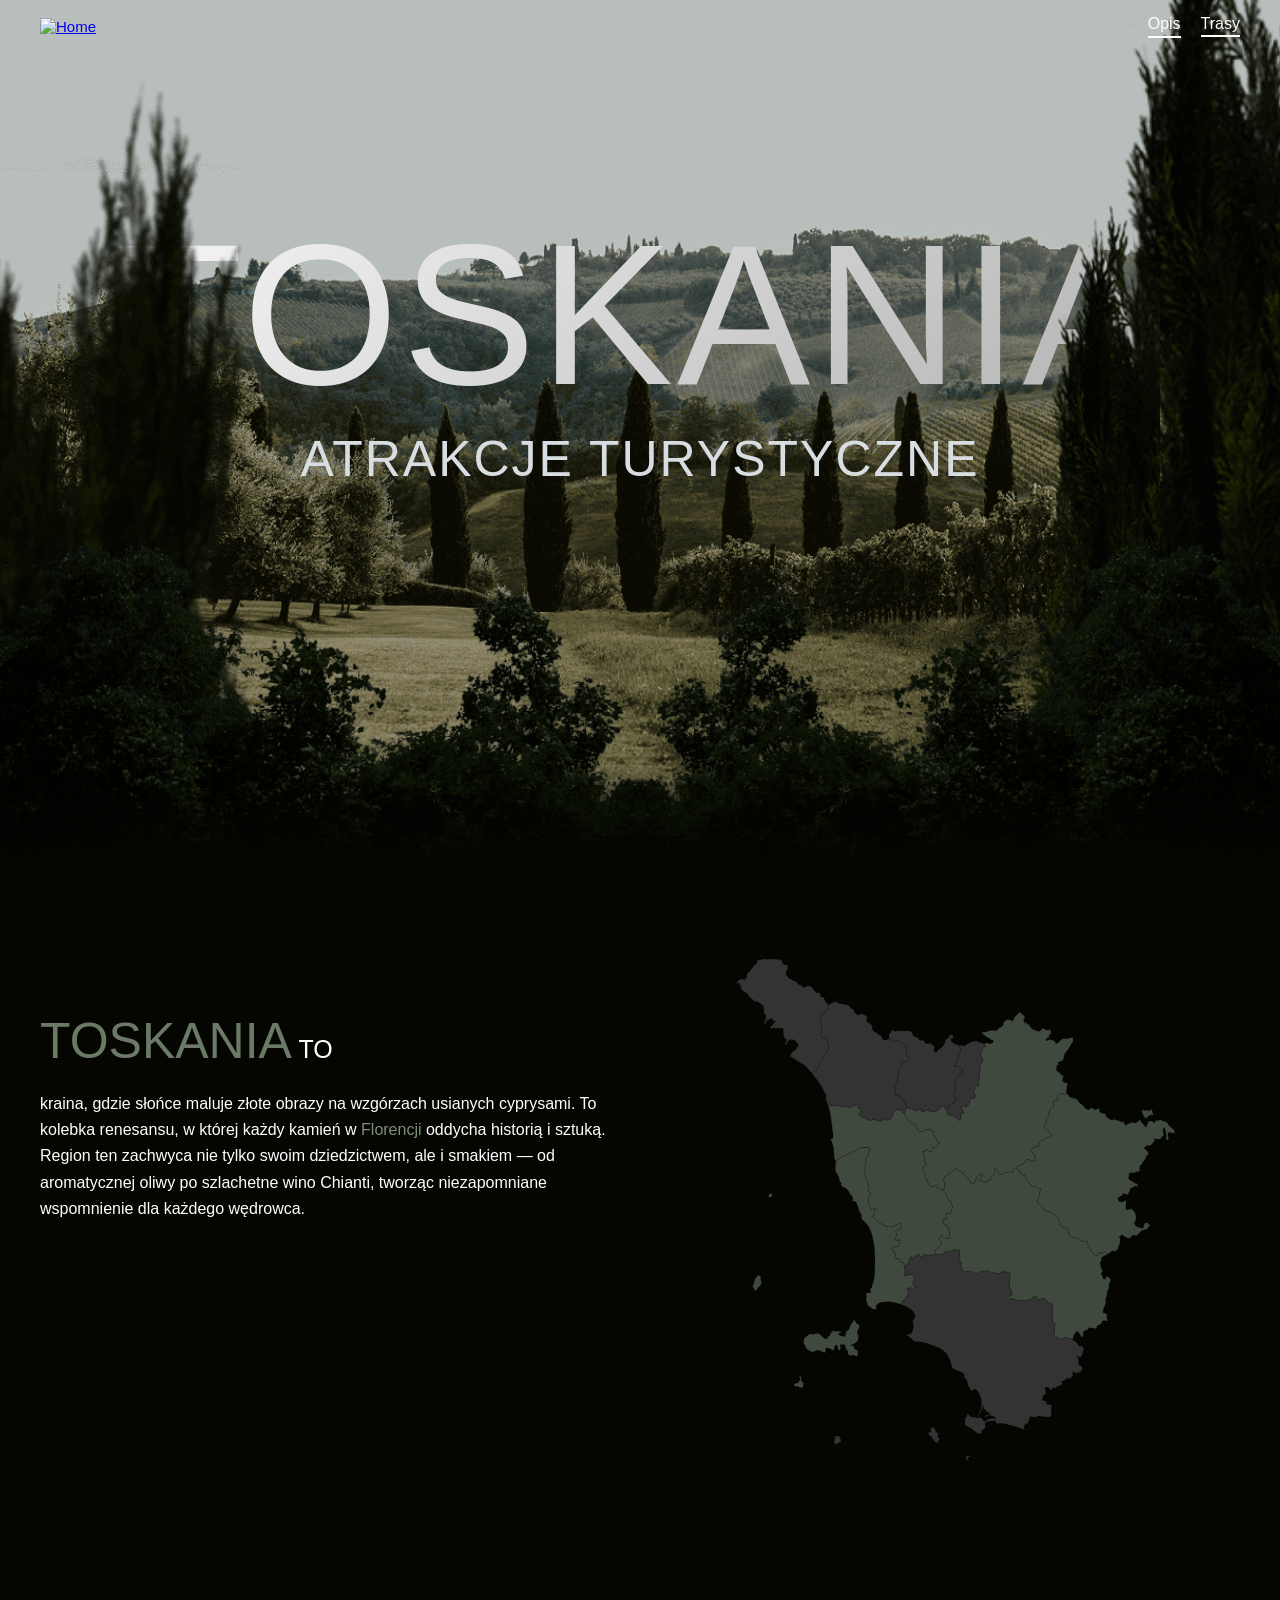
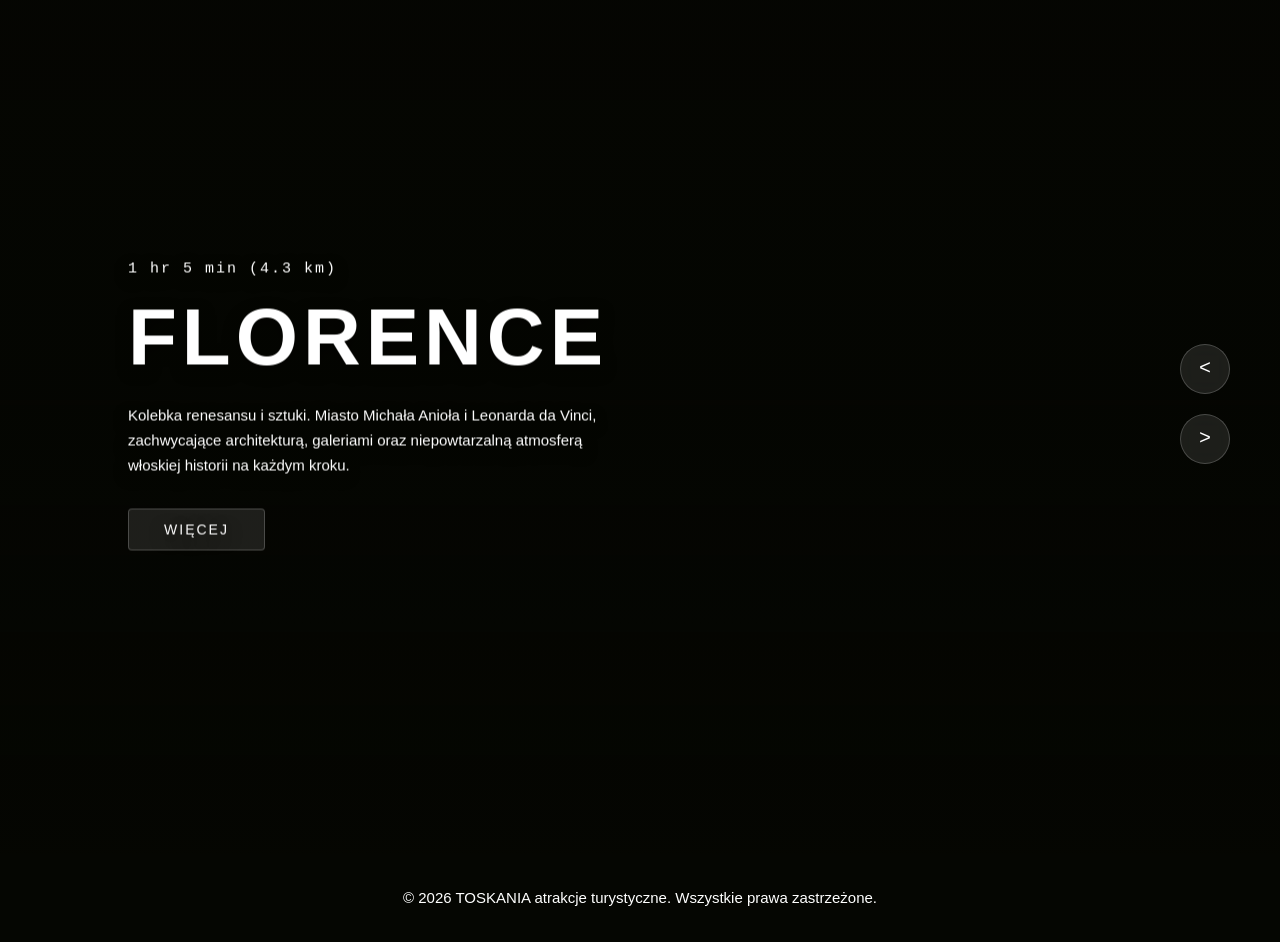
==== commit cb0e489a: "Replace .mov video files with .mp4" ====
--- a/index.html
+++ b/index.html
@@ -103,7 +103,7 @@
             <div class="slider">
                 <div class="list">
                     <div class="item">
-                        <video src="img/Florence/Florence.mov" autoplay loop muted playsinline></video>
+                        <video src="img/Florence/Florence.mp4" autoplay loop muted playsinline></video>
                         <div class="content">
                             <p>1 hr 5 min (4.3 km)</p>
                             <h2>Florence</h2>
@@ -115,7 +115,7 @@
                         </div>
                     </div>
                     <div class="item">
-                        <video src="img/Siena/Siena.mov" autoplay loop muted playsinline></video>
+                        <video src="img/Siena/Siena.mp4" autoplay loop muted playsinline></video>
                         <div class="content">
                             <p>54 min (3.5 km)</p>
                             <h2>Siena</h2>
@@ -127,7 +127,7 @@
                         </div>
                     </div>
                     <div class="item">
-                        <video src="img/Arezzo/Arezzo.mov" autoplay loop muted playsinline></video>
+                        <video src="img/Arezzo/Arezzo.mp4" autoplay loop muted playsinline></video>
                         <div class="content">
                             <p>47 min (3.3 km)</p>
                             <h2>Arezzo</h2>
@@ -138,7 +138,7 @@
                         </div>
                     </div>
                     <div class="item">
-                        <video src="img/Livorno/Livorno.mov" autoplay loop muted playsinline></video>
+                        <video src="img/Livorno/Livorno.mp4" autoplay loop muted playsinline></video>
                         <div class="content">
                             <p>1 hr 59 min (8.7 km)</p>
                             <h2>Livorno</h2>
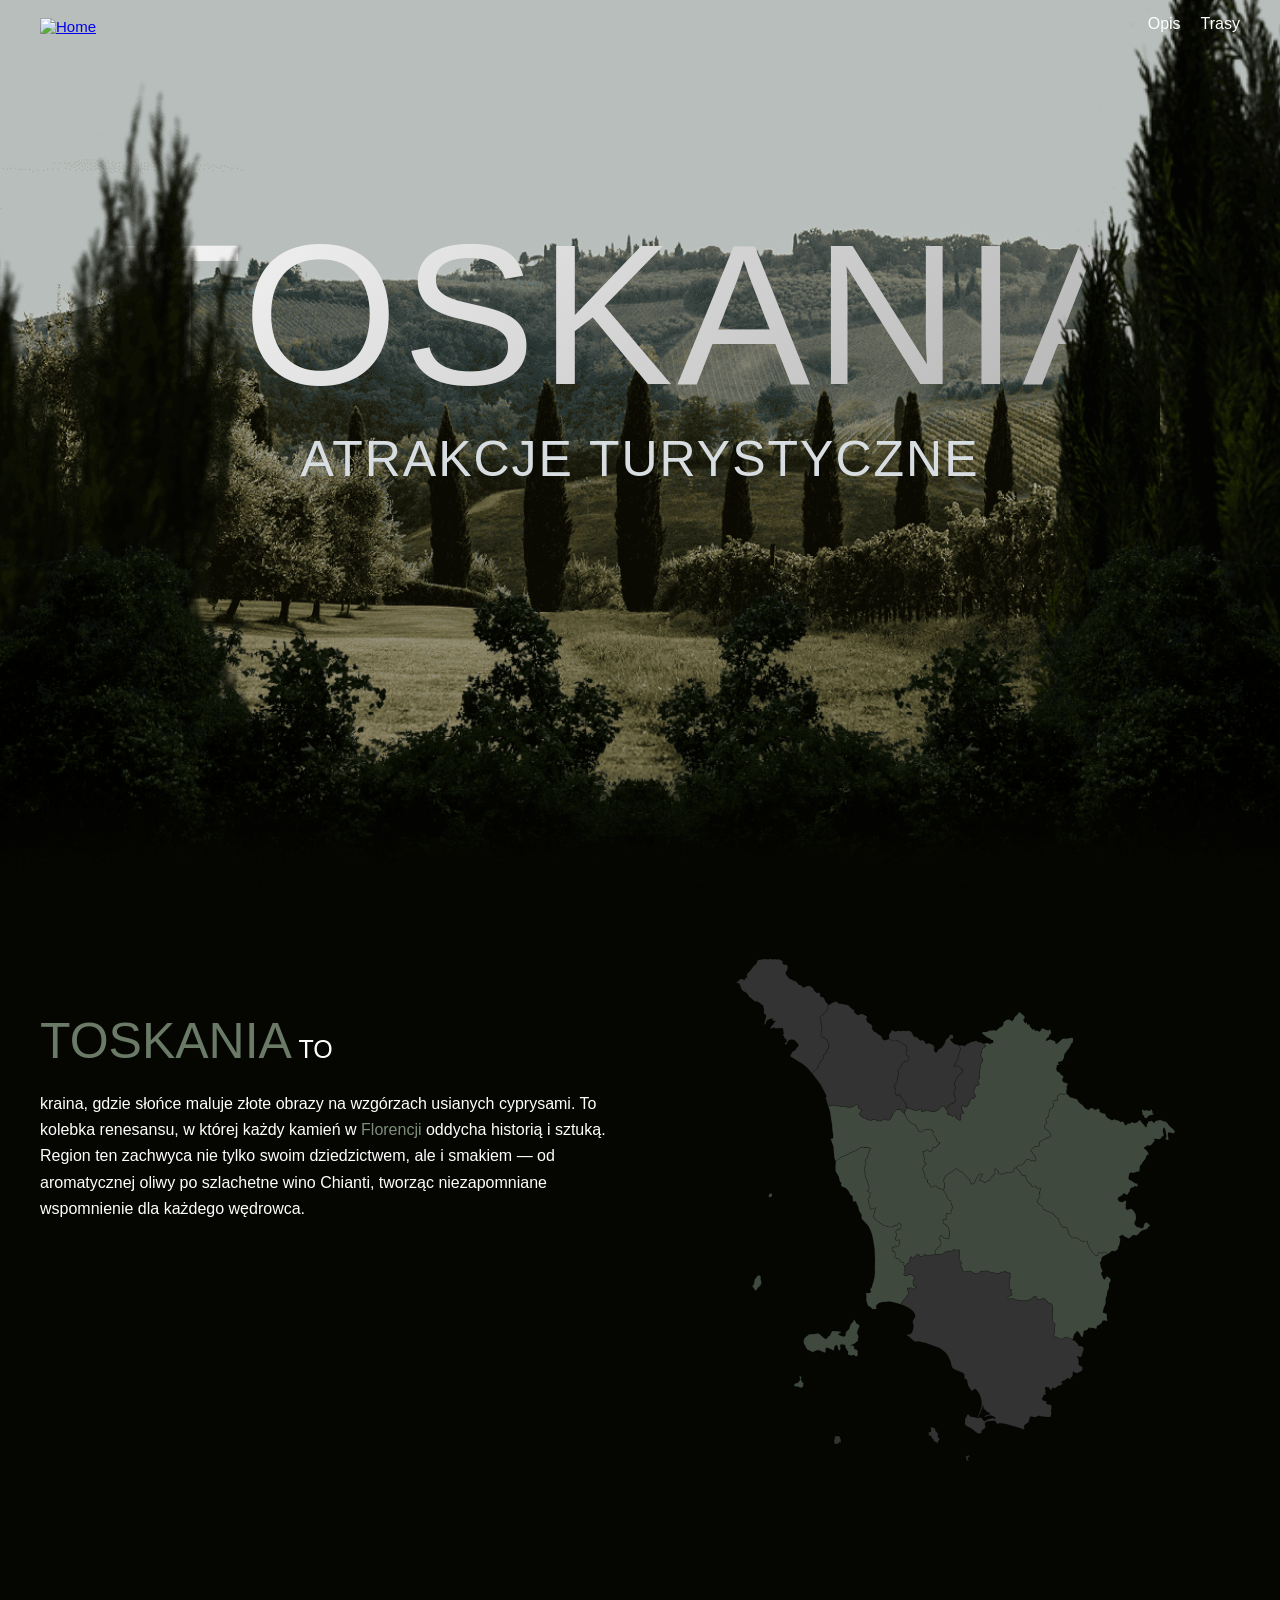
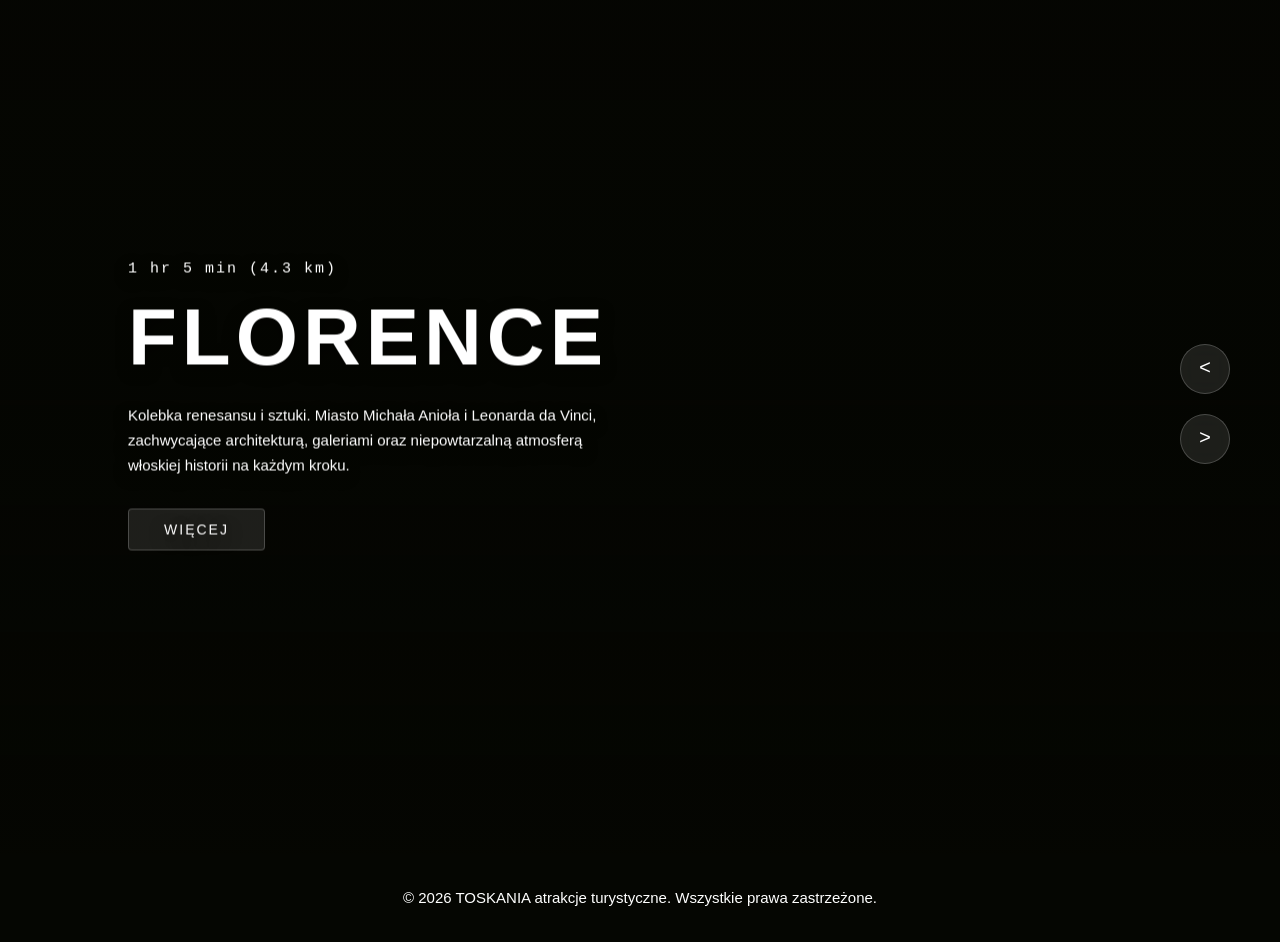
==== commit b2ed4bf4: "Refactoring, update js file" ====
--- a/index.html
+++ b/index.html
@@ -10,13 +10,13 @@
 
 <body>
     <nav class="nav-bar">
-        <a href="home.html#home" class="nav-home">
+        <a href="index.html#home" class="nav-home">
             <img src="https://img.icons8.com/ios-filled/50/ffffff/home.png" alt="Home">
         </a>
         <div class="nav-links">
-            <a href="home.html#opis" class="nav-link">Opis</a>
+            <a href="index.html#opis" class="nav-link">Opis</a>
             <div class="dropdown">
-                <a href="home.html#trasy" class="nav-link">Trasy</a>
+                <a href="index.html#trasy" class="nav-link">Trasy</a>
                 <div class="dropdown-content">
                     <a href="Florence.html">Florence</a>
                     <a href="Siena.html">Siena</a>
@@ -149,7 +149,7 @@
                         </div>
                     </div>
                     <div class="item">
-                        <video src="img/Pisa/Pisa.mov" autoplay loop muted playsinline></video>
+                        <video src="img/Pisa/Pisa.mp4" autoplay loop muted playsinline></video>
                         <div class="content">
                             <p>51 min (3.7 km)</p>
                             <h2>Pisa</h2>
